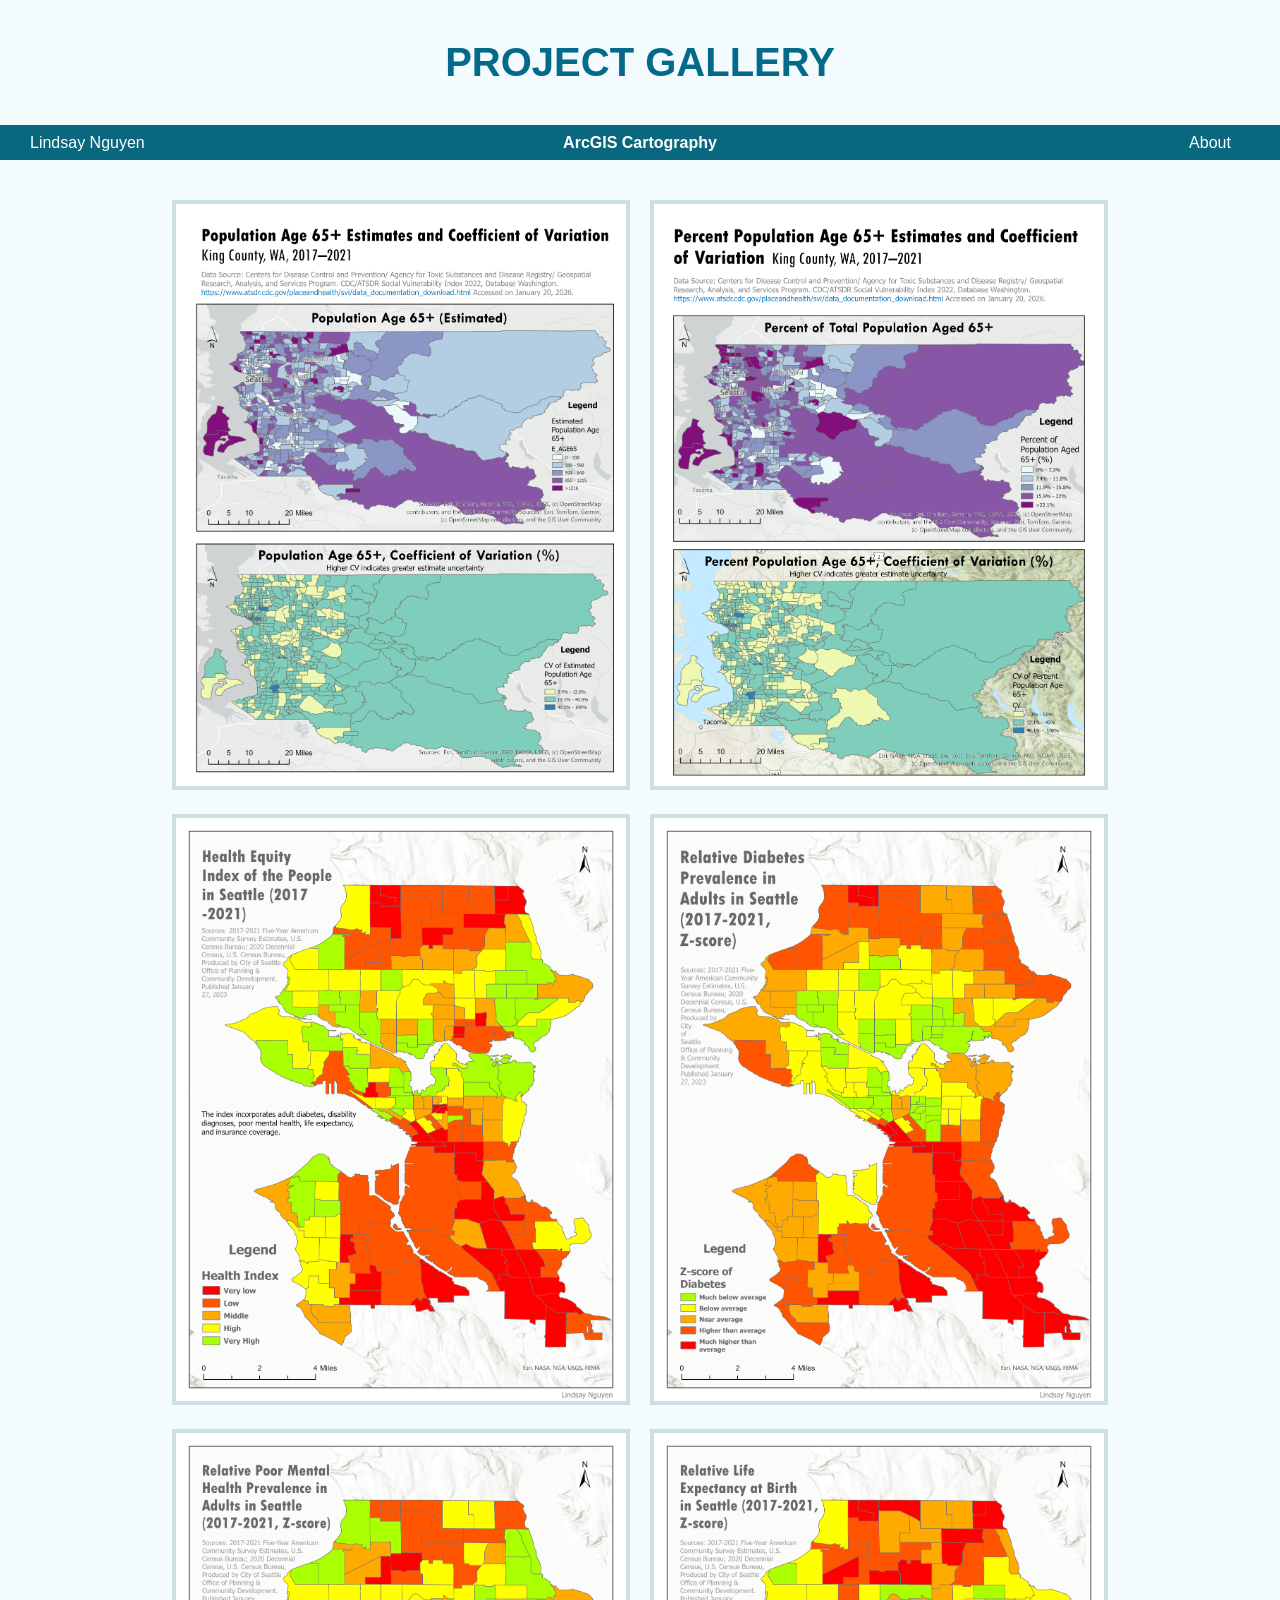
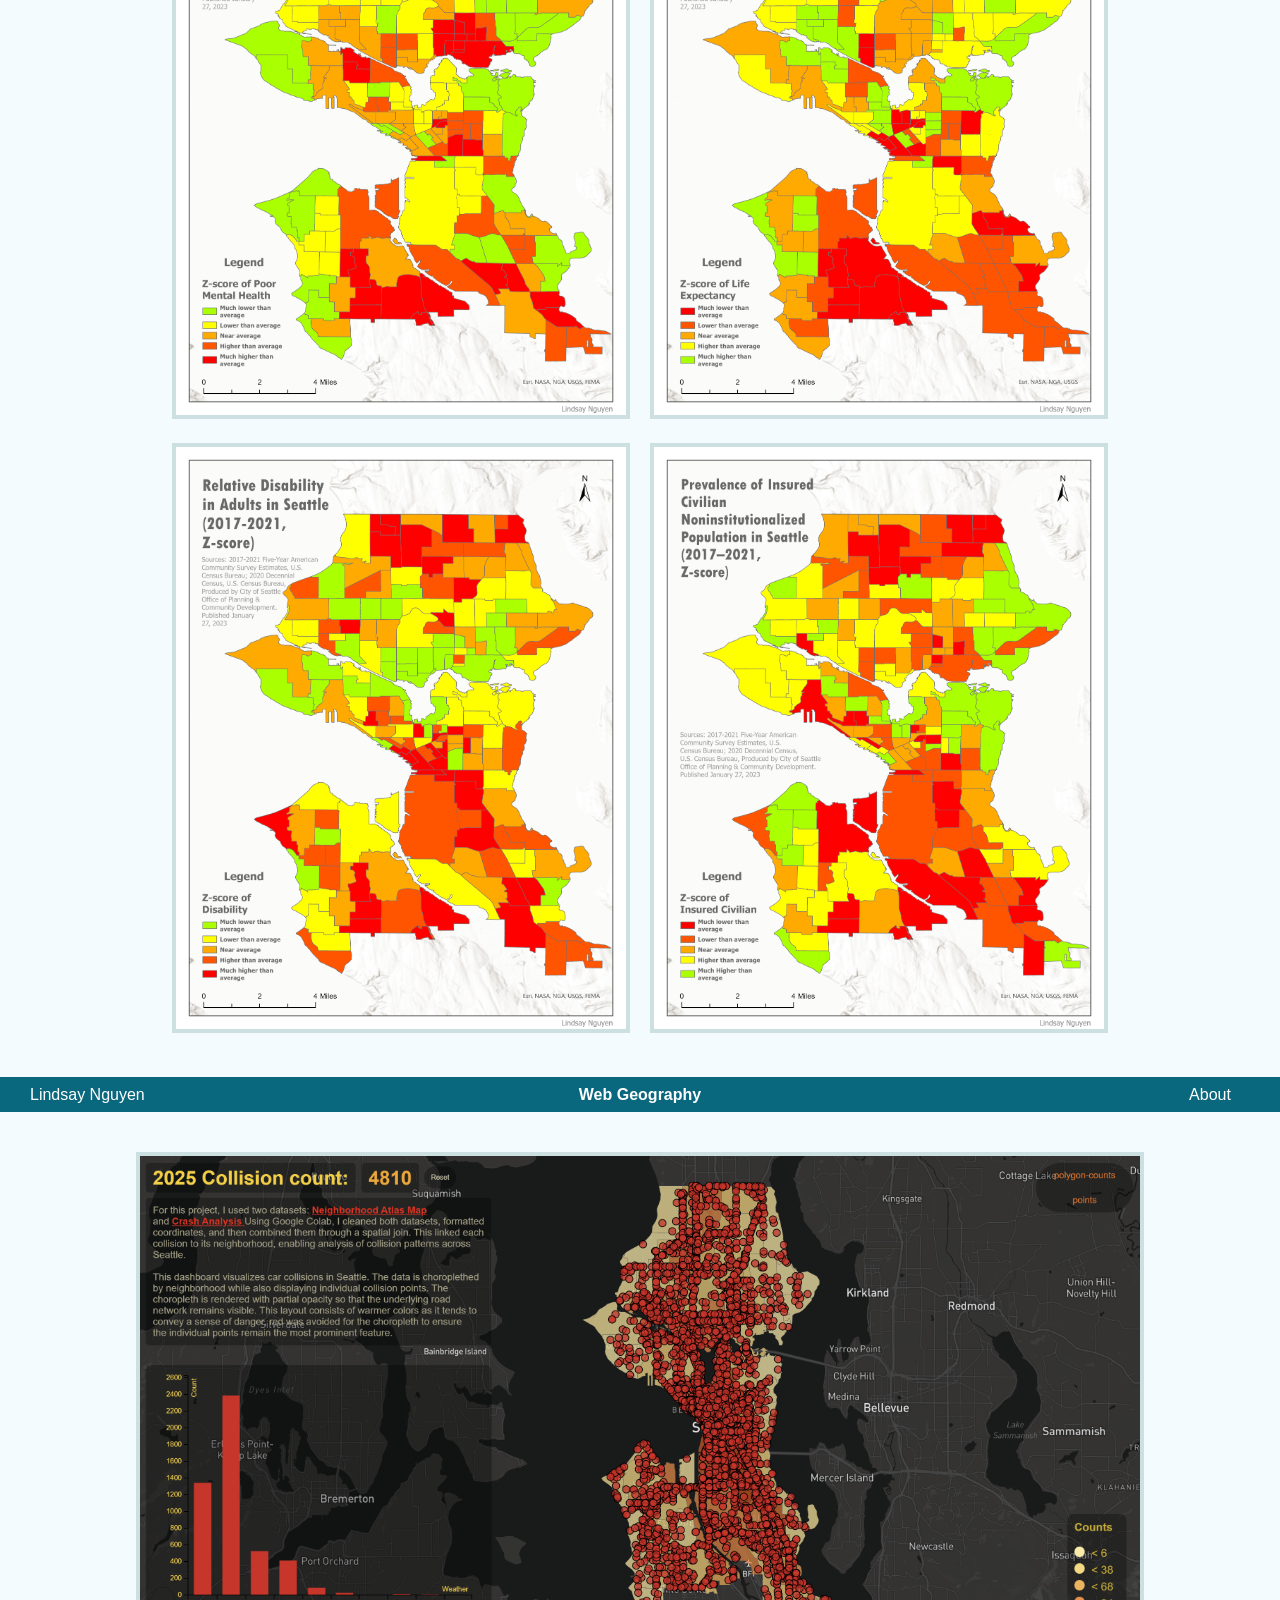
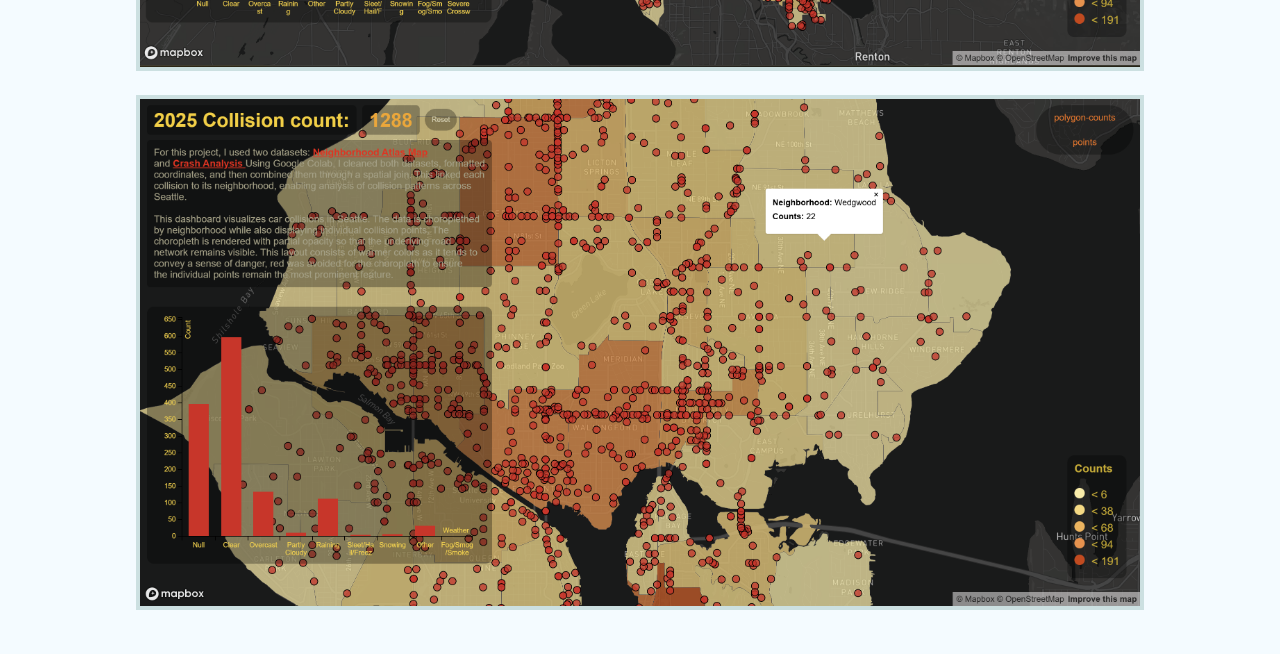
==== gallery.html @ 9c6af788 "1" ====
<!DOCTYPE html>
<html>
<head>
    <link rel="stylesheet" href="css/style.css">
</head>
<body>



    
    <p style = "font-size: 40px; text-align: center; color:rgb(3, 106, 138)">
        <b>PROJECT GALLERY</b>
    </p>
    


    <nav class="navbar">
        <p style="margin-left:30px">Lindsay Nguyen</p>
        <p class="center-title">ArcGIS Cartography</p>
        <div class="nav-right">
            <a href="home.html" target="_blank" class="button">
                <p>About</p>
            </a>
        </div>
    </nav>

 
    
   <div class="image-gallery">
        
        <a href="project1.html"target="_blank">
            <img src="imgs/m1fixed.png" alt="m1">
        </a>
        <a href="project1.html"target="_blank">
            <img src="imgs/m2fixed.png" alt="m2">
        </a>
    
        <a href="project2.html" target="_blank">
            <img src="imgs/461p2m1.png" alt="461p2m1">
        </a>
        
        <a href="project2.html" target="_blank">
            <img src="imgs/461p2m2.png" alt="461p2m2">
        </a>
        
        <a href="project2.html" target="_blank">
            <img src="imgs/461p2m3.png" alt="461p2m3">
        </a>
        
        <a href="project2.html" target="_blank"> 
            <img src="imgs/461p2m4.png" alt="461p2m4">
        </a>
      
        <a href="project2.html" target="_blank">
            <img src="imgs/461p2m5.png" alt="461p2m5">
        </a>
        
        <a href="project2.html" target="_blank">
            <img src="imgs/461p2m8.png" alt="461p2m8">
        </a>
        
    </div>

   <nav class="navbar">
        <p style="margin-left:30px">Lindsay Nguyen</p>
        <p class="center-title">Web Geography</p>
        <div class="nav-right">
            
            <a href="home.html" target="_blank" class="button">
                <p>About</p>
            </a>
        </div>
    </nav>

    <div class = "image-gallery">
        <a href="https://nugaiyen.github.io/458p6-smart-dashboard/" target="_blank">
            <img src="imgs/458p6.png" alt= "458p6" style = "width:1000px">
        </a>
        
        <a href="https://nugaiyen.github.io/458p6-smart-dashboard/" target="_blank">
             <img src="imgs/458p6zoomed.png" alt= "458p6zoomed"  style = "width:1000px">
        </a>
       
    </div>


</body>
</html>
---- css/style.css ----
body {
    margin: 0;  /* removes white space around page */
    background-color: rgb(244, 251, 255);
}

.navbar {
    width: 100%;
    height: 35px;
    background-color: rgb(10, 104, 126);
    display: flex;
    align-items: center; 
    justify-content: center;   /* centers horizontally */
    position: sticky;
    top: 0;
    z-index: 7
}

.navbar {
    width: 100%;
    height: 35px;
    background-color: rgb(10, 104, 126);
    position: relative;      /* allows absolute positioning inside */
    display: flex;
    align-items: center;
    position: sticky;
    top: 0;
}

.center-title {
    position: absolute;
    left: 50%;
    transform: translateX(-50%);
    font-weight: bold;
}

.nav-right {
    margin-left: auto;
    display: flex;
    color: white;
    font-family: 'Inter', sans-serif;
}

.navbar p {
    margin: 0;
    color: white;
    font-family: 'Inter', sans-serif;
}

.homebutton {
    width: 45px;
    height: 35px;
    background-color:  rgb(10, 104, 126);
    display: flex;  
    align-items: center; 
    justify-content: center;  
    color: white;
    font-family: 'Inter', sans-serif;
}

.homebutton p {
    font-size:20px;
}

.homebutton:hover {
    background-color: #92f3f8;
}

.homebutton:hover p {
    color: rgb(53, 137, 156); 
}


.button {
    width: 140px;
    height: 35px;
    background-color: rgb(10, 104, 126);
    display: flex;  
    align-items: center; 
    justify-content: center;   
}
.button:hover {
    background-color: #92f3f8;
    cursor: pointer;
    
}

.button:hover p {
    color: rgb(53, 137, 156); 
    cursor: pointer;
}

a {
    text-decoration: none;  /* removes underline */
}


h1 {
    margin-top: 30px;
    margin-left: 70px;
    font-size: 40px;
}

.text {
    flex: 1;               
}

.photo img {
    width: 350px;          
    height: auto;    
    border-radius: 8px;  
    margin-top: 40px;
    margin-bottom: 40px;
    margin-right: 70px; 
}

.seattle {
  height: 80vh;
  background-image: url("/imgs/Seattle.png");
  background-size: cover;      /* fills entire section */
  background-position: center; /* keeps it centered */
  background-repeat: no-repeat;

  display: flex;
  align-items: center;
  justify-content: center;
}

/* White card */
.bg {
    display: flex;
    gap: 20px;
    width: 80%;
 
    padding: 20px;
    border-radius: 30px;
    background-color: rgba(255, 255, 255, 0.95);;
    box-shadow: 0 20px 40px rgba(18, 70, 88, 0.6);
}


p{
    font-family: 'Inter', sans-serif;
}

.image-gallery {
    display: flex;
    flex-wrap: wrap;        /* allows multiple rows */
    justify-content: center; /* centers horizontally */
    gap: 20px;              /* space between images */
    padding: 40px 0;
}

.image-gallery img {
    width: 450px;
    height: auto;
    border: 4px solid rgb(204, 224, 225);
}



/* Highlight effect on hover */
.image-gallery img:hover {
    border-color: rgb(73,192,218);           /* change border color */
    box-shadow: 0 0 20px rgba(73,192,218,0.6); /* glowing shadow */
    transform: scale(1.05);                  /* slight zoom effect */
    cursor: pointer;                          /* shows it’s clickable */
}

.image-gallery2 {
    display: flex;
    flex-wrap: wrap;        /* allows multiple rows */
    justify-content: center; /* centers horizontally */
    gap: 20px;              /* space between images */
    padding: 40px 0;
}

.image-gallery2 img {
    width: 600px;
    height: auto;
    border: 4px solid rgb(204, 224, 225);
}

.content {
    width: 80%;             /* limits line length */
    margin: 20px auto;      /* centers content */
    line-height: 1.6;       /* more readable line spacing */
    font-family: Arial, sans-serif;
    color: #222;
    background-color: white;
    padding: 100px;
}
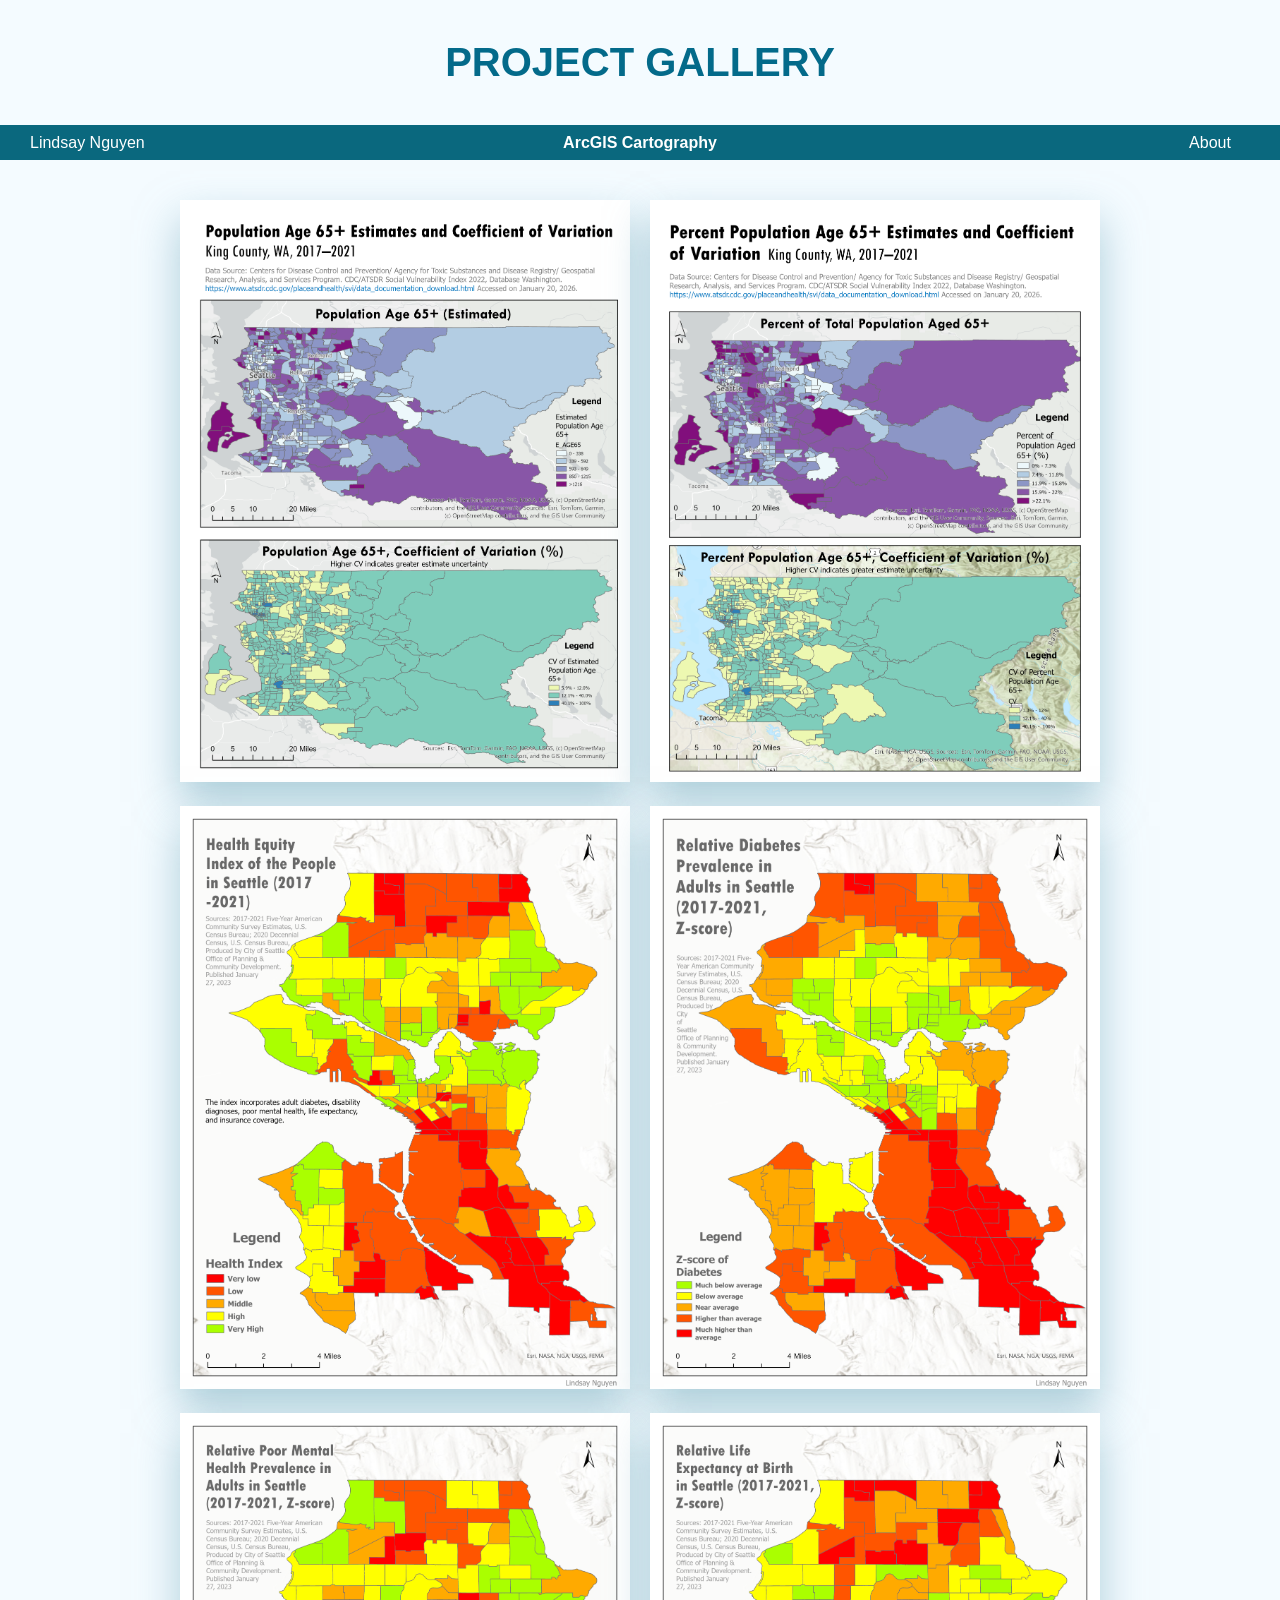
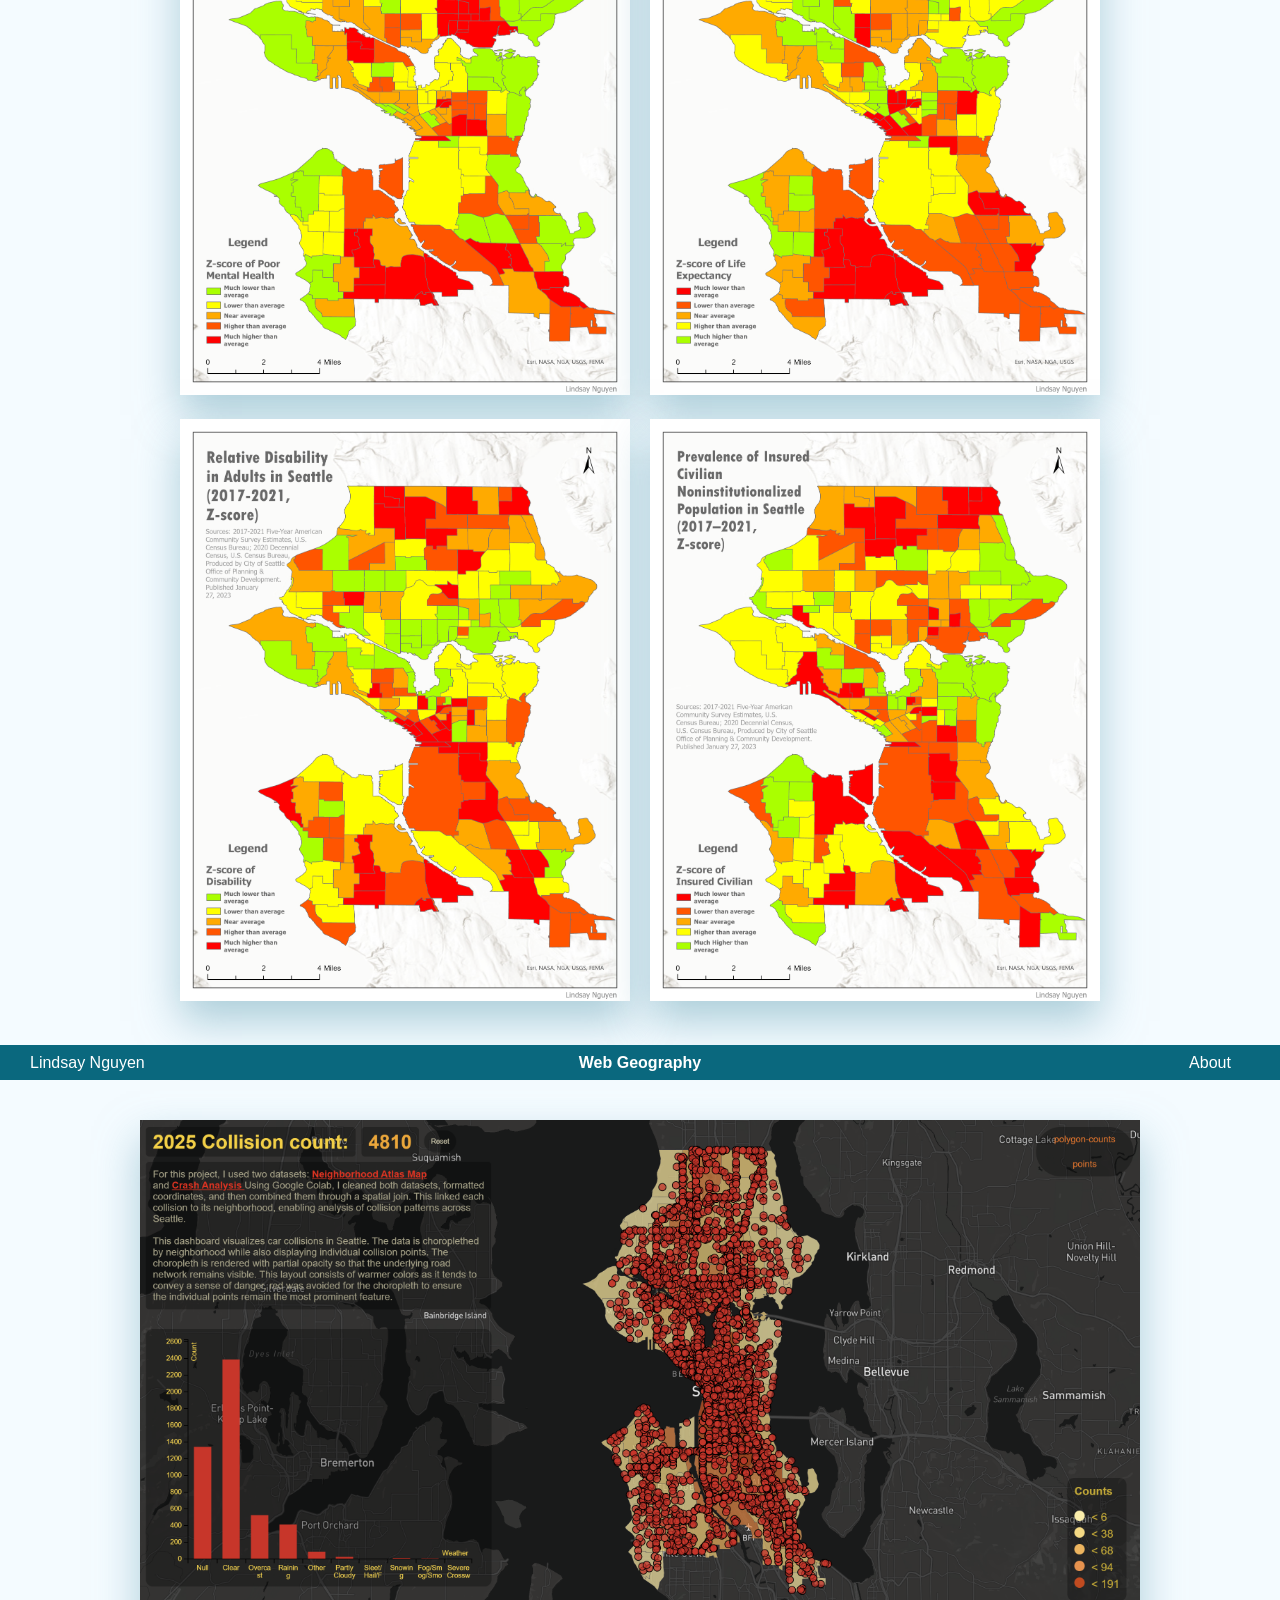
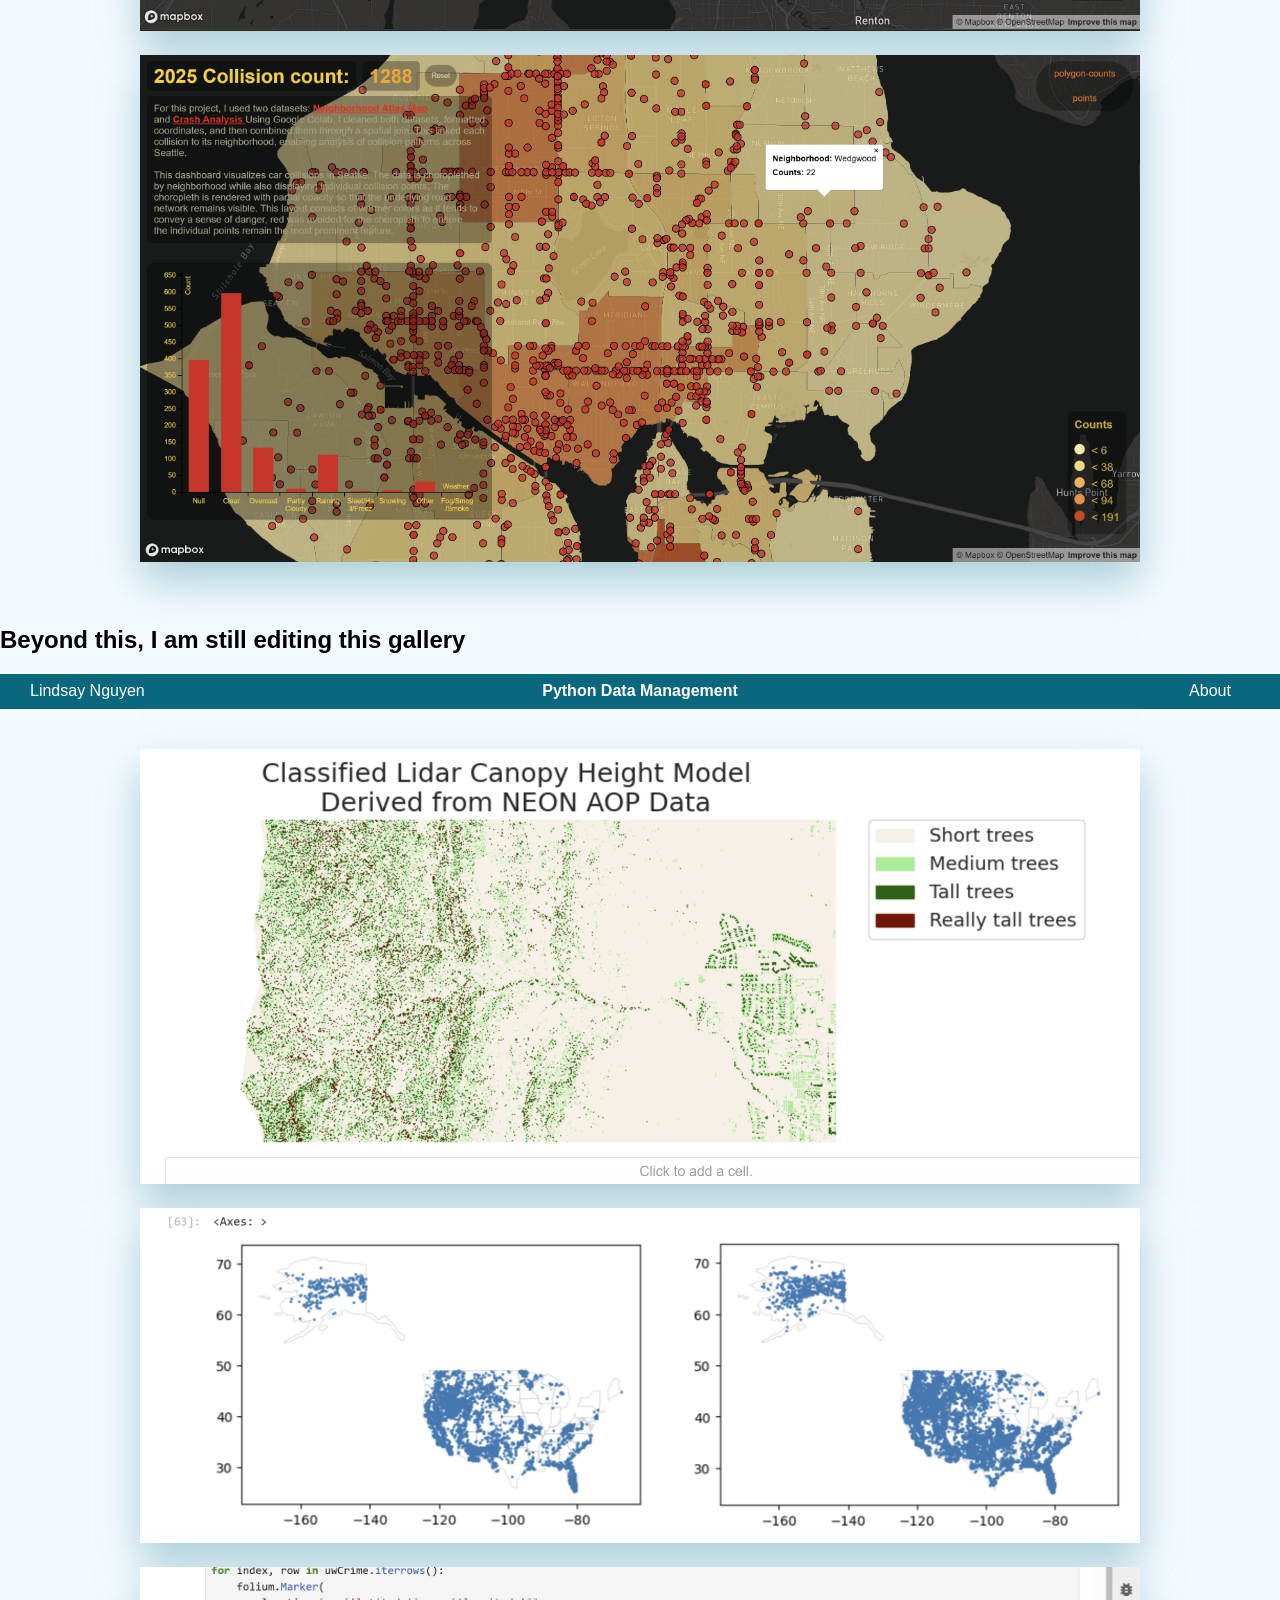
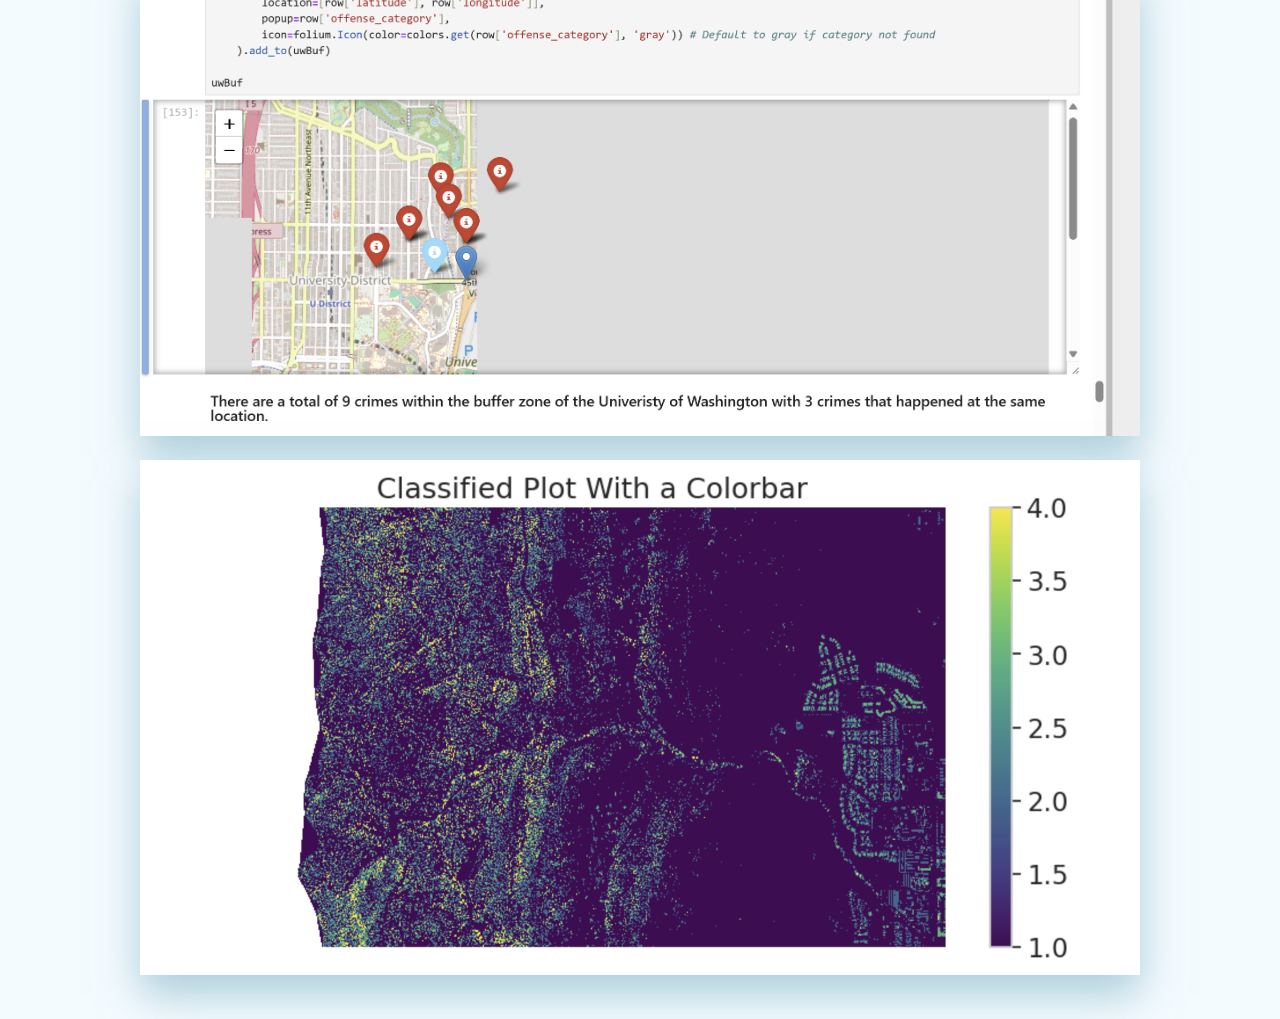
==== commit b7b7f7fe: "2" ====
--- a/gallery.html
+++ b/gallery.html
@@ -83,6 +83,39 @@
        
     </div>
 
+    <h2> Beyond this, I am still editing this gallery</h2>
+    <nav class="navbar">
+        <p style="margin-left:30px">Lindsay Nguyen</p>
+        <p class="center-title">Python Data Management</p>
+        <div class="nav-right">
+            
+            <a href="home.html" target="_blank" class="button">
+                <p>About</p>
+            </a>
+        </div>
+    </nav>
+
+    <div class = "image-gallery">
+        <a href="python1.html" target="_blank">
+            <img src="imgs\temp-img\Screenshot 2026-02-20 221130.png" alt= "458p6" style = "width:1000px">
+        </a>
+        
+        <a href="python1.html" target="_blank">
+             <img src="imgs/temp-img/Screenshot 2026-02-20 221029.png" alt= "458p6zoomed"  style = "width:1000px">
+        </a>
+
+        <a href="python1.html" target="_blank">
+             <img src="imgs\temp-img\Screenshot 2026-02-20 221335.png" alt= "458p6zoomed"  style = "width:1000px">
+        </a>
+
+        <a href="python1.html" target="_blank">
+             <img src="imgs/temp-img/Screenshot 2026-02-20 221205.png" alt= "458p6zoomed"  style = "width:1000px">
+        </a>
+       
+    </div>
+
+    
+
 
 </body>
 </html>
--- a/css/style.css
+++ b/css/style.css
@@ -15,16 +15,7 @@
     z-index: 7
 }
 
-.navbar {
-    width: 100%;
-    height: 35px;
-    background-color: rgb(10, 104, 126);
-    position: relative;      /* allows absolute positioning inside */
-    display: flex;
-    align-items: center;
-    position: sticky;
-    top: 0;
-}
+
 
 .center-title {
     position: absolute;
@@ -84,6 +75,7 @@
     
 }
 
+
 .button:hover p {
     color: rgb(53, 137, 156); 
     cursor: pointer;
@@ -115,7 +107,7 @@
 
 .seattle {
   height: 80vh;
-  background-image: url("/imgs/Seattle.png");
+  background-image: url("/imgs/seattle.png");
   background-size: cover;      /* fills entire section */
   background-position: center; /* keeps it centered */
   background-repeat: no-repeat;
@@ -138,7 +130,7 @@
 }
 
 
-p{
+p, h2{
     font-family: 'Inter', sans-serif;
 }
 
@@ -153,15 +145,15 @@
 .image-gallery img {
     width: 450px;
     height: auto;
-    border: 4px solid rgb(204, 224, 225);
+    box-shadow: 0 20px 40px rgba(123, 175, 192, 0.6);
 }
 
 
 
 /* Highlight effect on hover */
 .image-gallery img:hover {
-    border-color: rgb(73,192,218);           /* change border color */
-    box-shadow: 0 0 20px rgba(73,192,218,0.6); /* glowing shadow */
+    border: 4px solid rgb(73,192,218);          /* change border color */
+    box-shadow: 0 0 20px rgba(38, 215, 255, 0.6); /* glowing shadow */
     transform: scale(1.05);                  /* slight zoom effect */
     cursor: pointer;                          /* shows it’s clickable */
 }
@@ -177,25 +169,42 @@
 .image-gallery2 img {
     width: 600px;
     height: auto;
-    border: 4px solid rgb(204, 224, 225);
+    box-shadow: 0 20px 40px rgba(123, 175, 192, 0.6);
 }
 
 .content {
-    width: 80%;             /* limits line length */
+    width: 70%;             /* limits line length */
     margin: 20px auto;      /* centers content */
     line-height: 1.6;       /* more readable line spacing */
     font-family: Arial, sans-serif;
     color: #222;
     background-color: white;
     padding: 100px;
-}
-
-
-
-
-
-
-
-
-
-
+    box-shadow: 0 20px 40px rgba(123, 175, 192, 0.6);
+}
+
+.box{
+    background-color: rgba(131, 139, 140, 0.692);
+    color:white;
+    align-items: center;
+}
+
+.image-gallery2 figure {
+    text-align: center;
+}
+
+.image-gallery2 figcaption {
+    margin-top: 8px;
+    font-size: 14px;
+    font-family: 'Inter', sans-serif;
+}
+
+
+
+
+
+
+
+
+
+
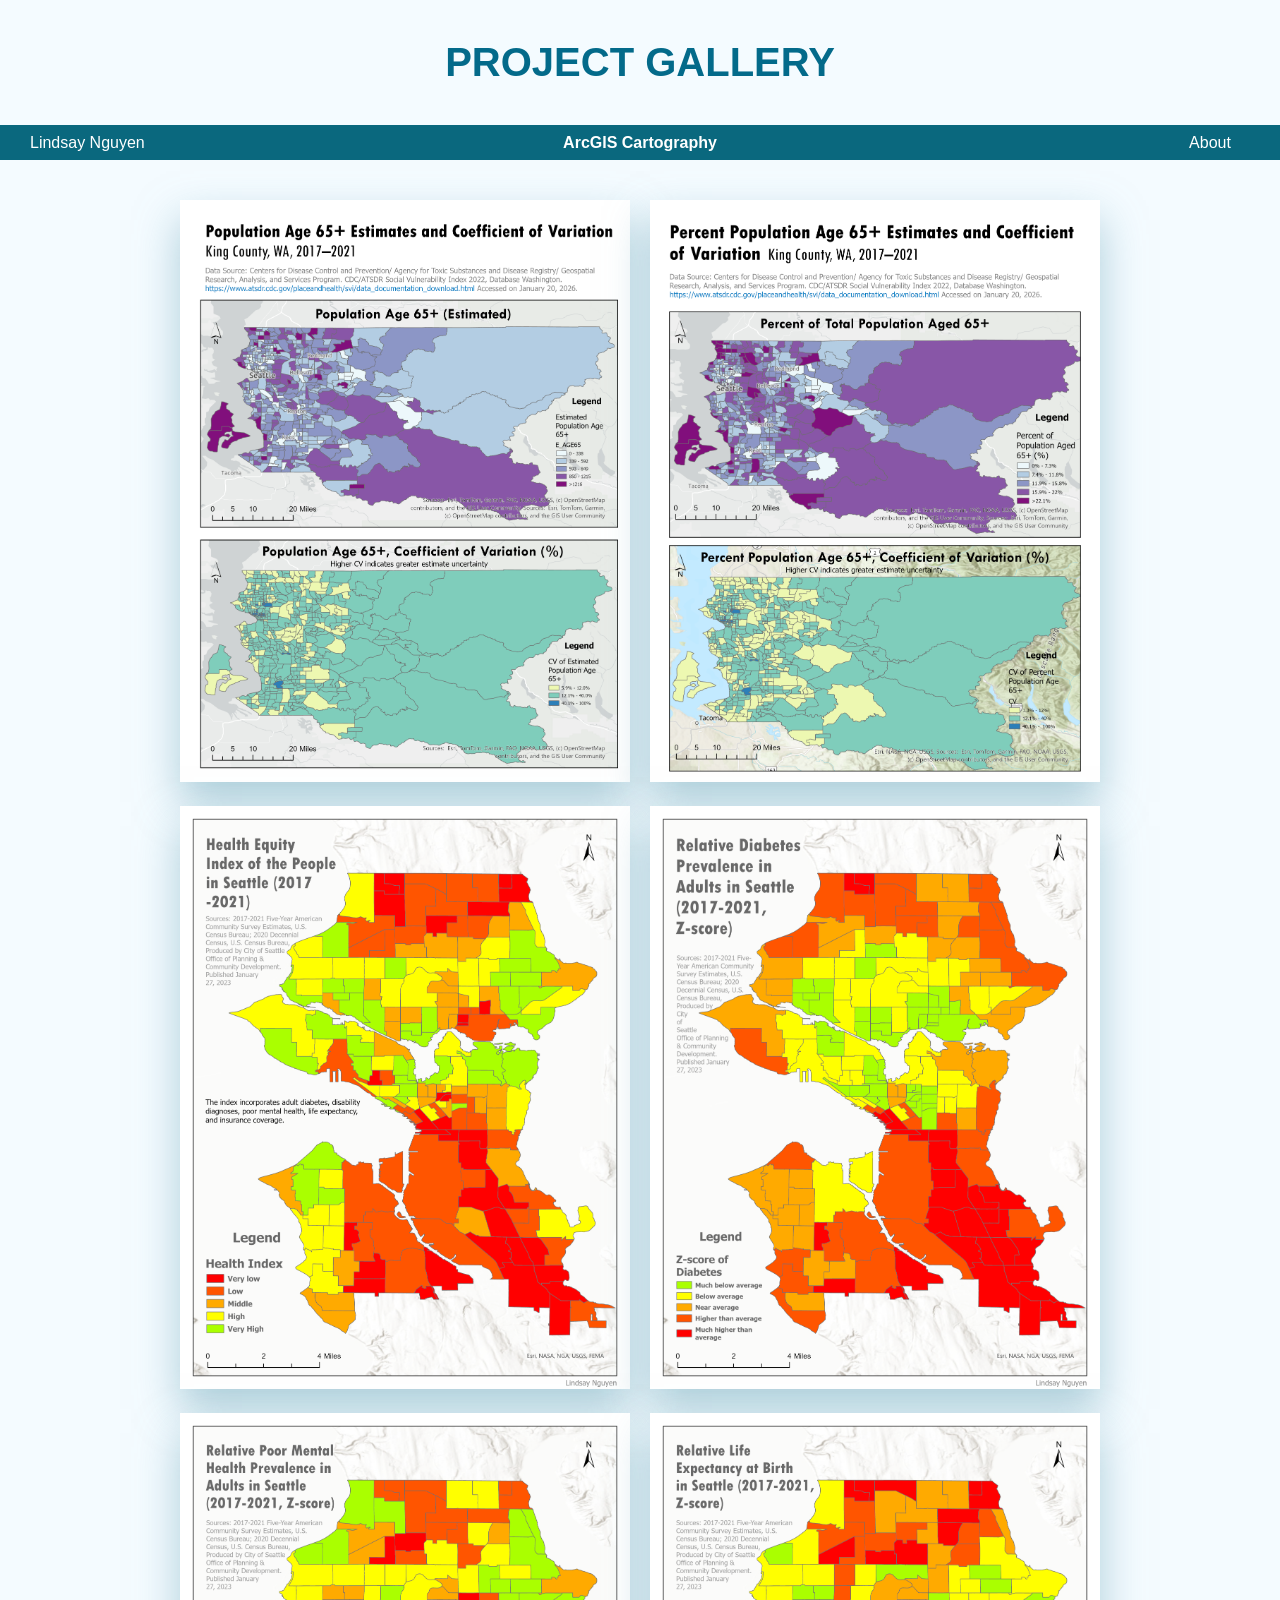
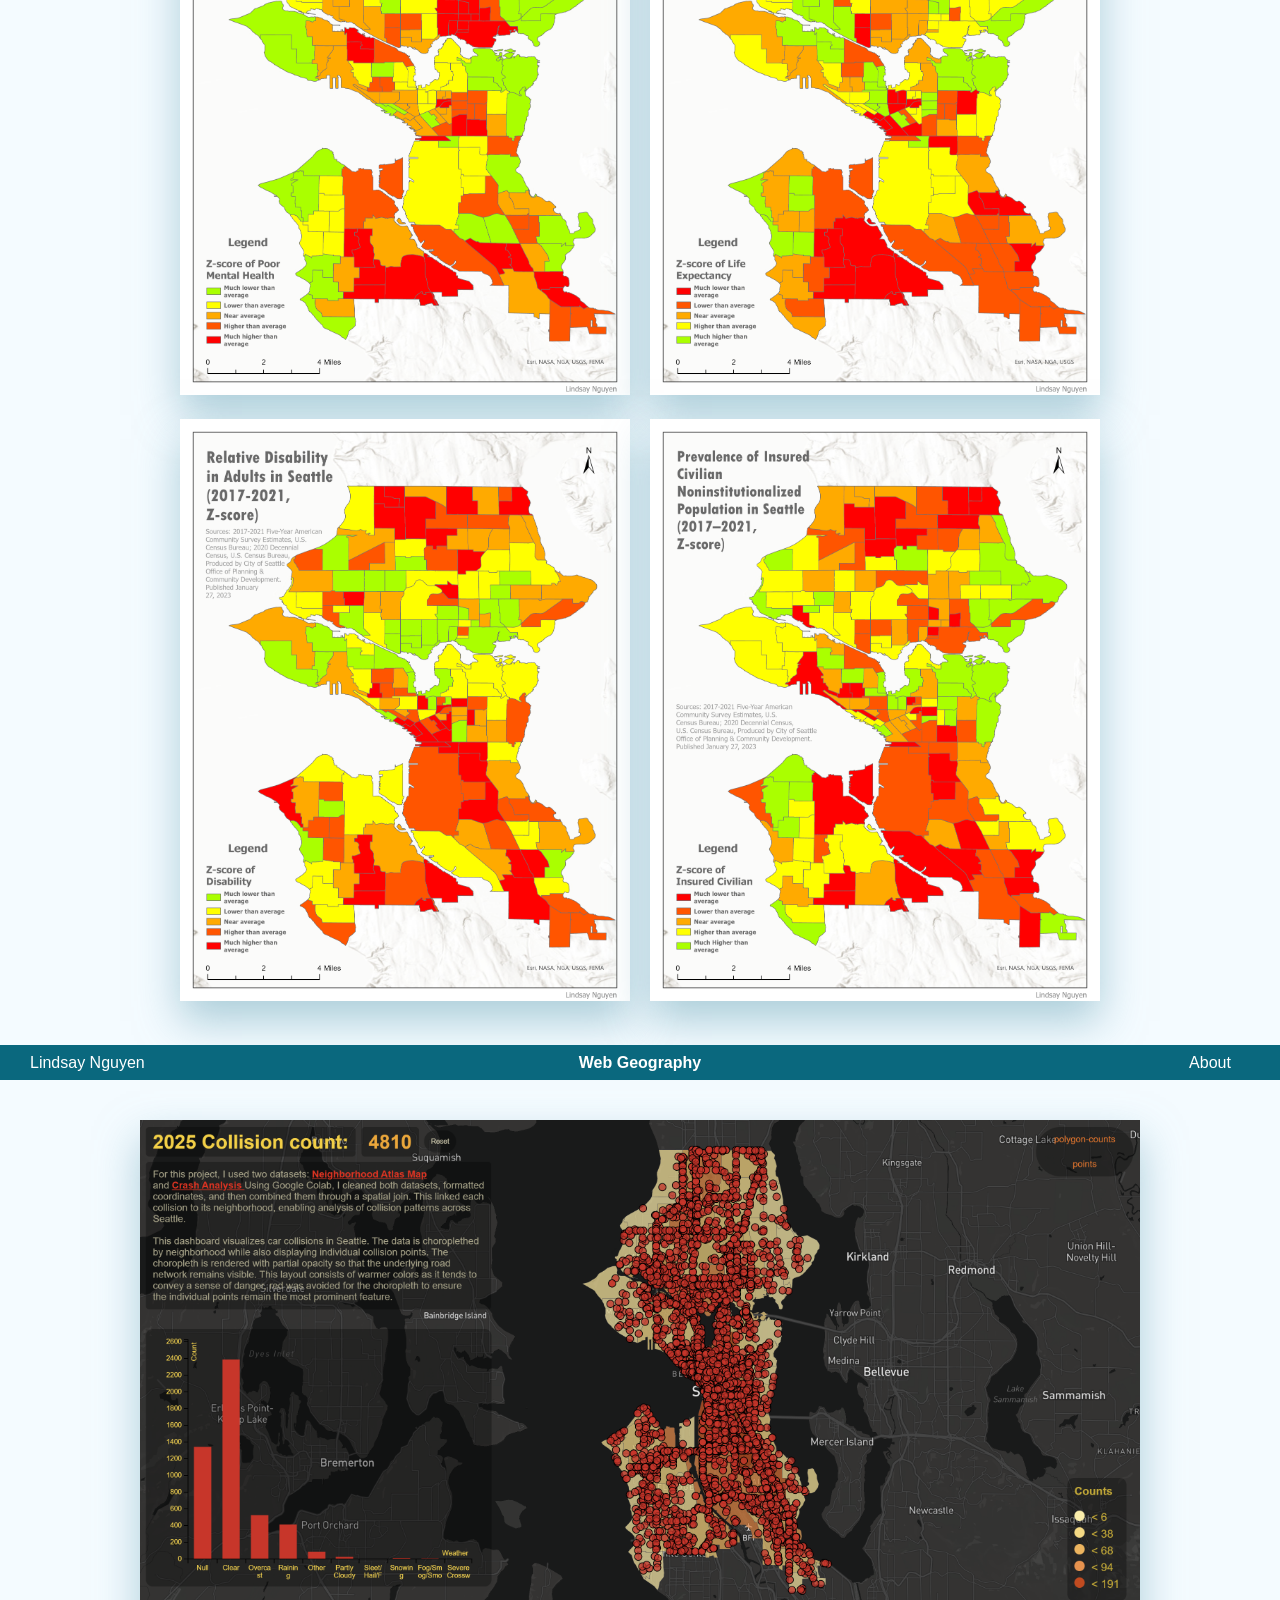
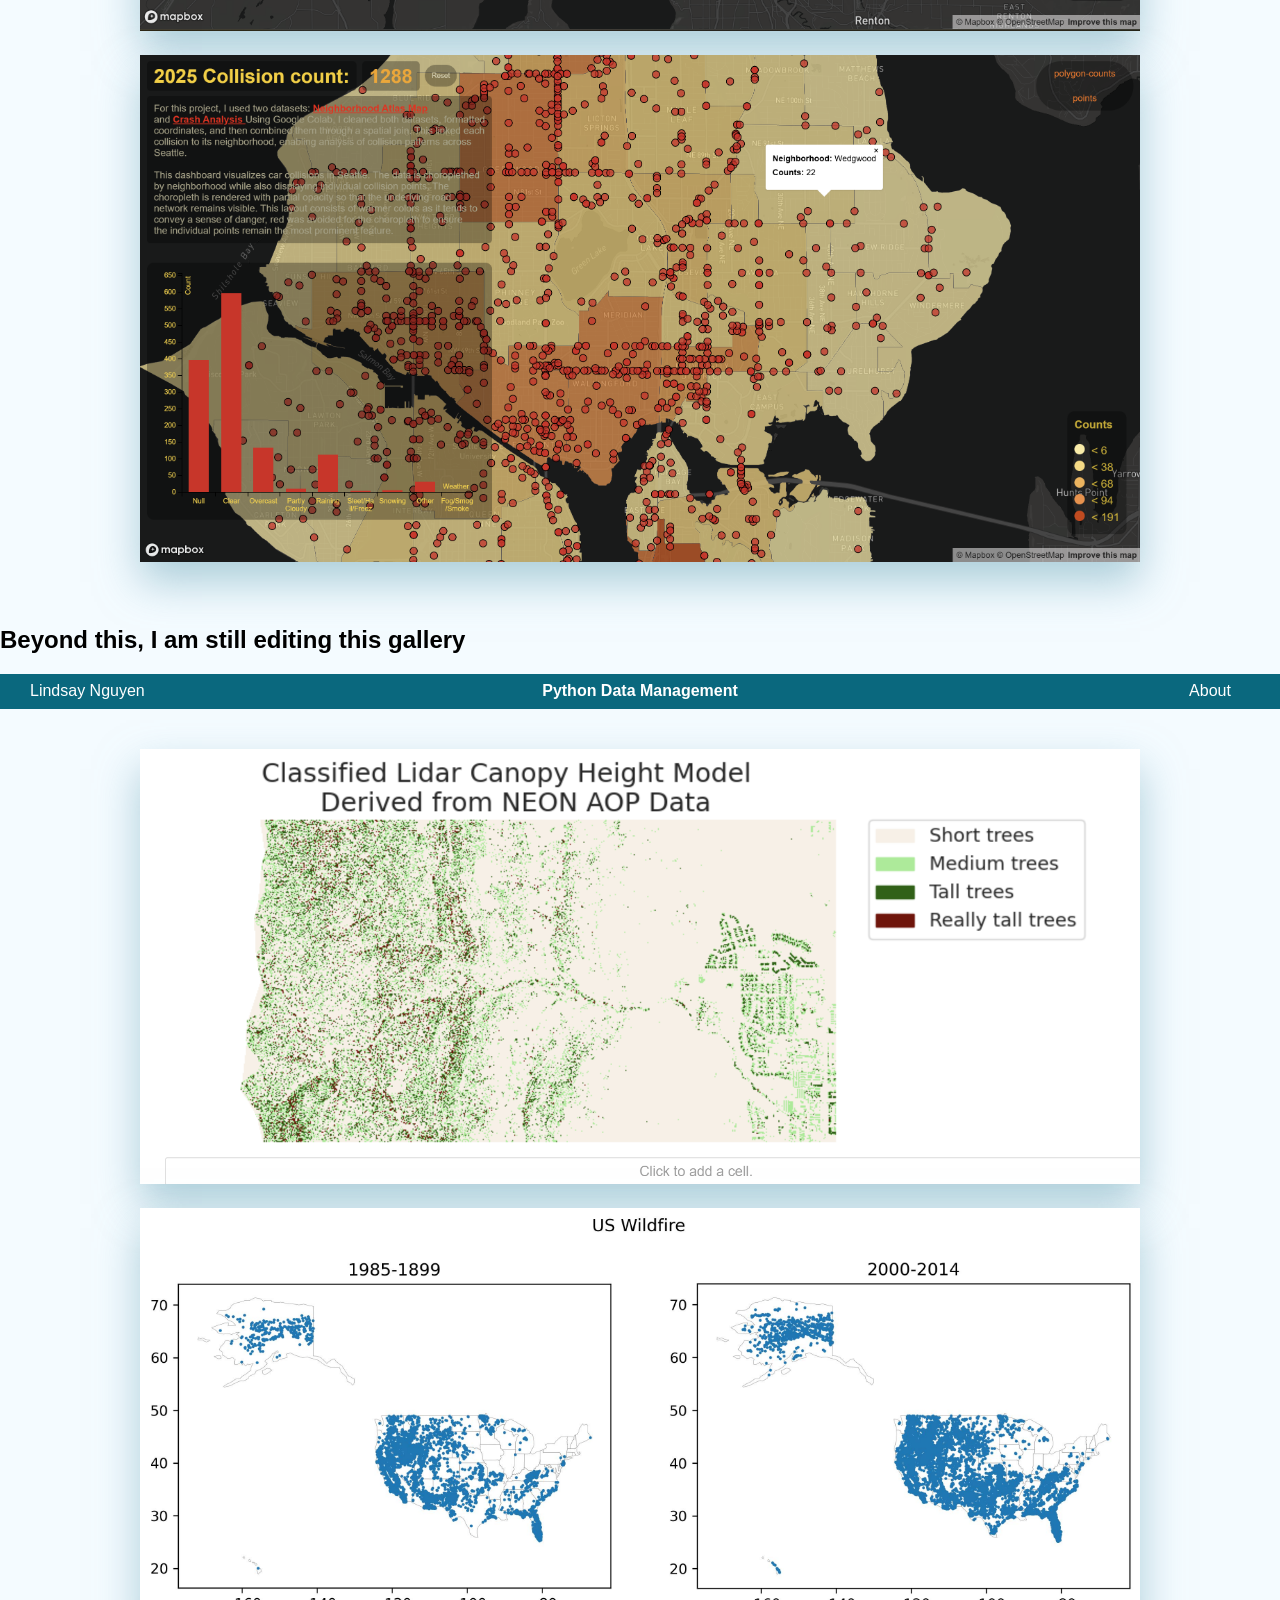
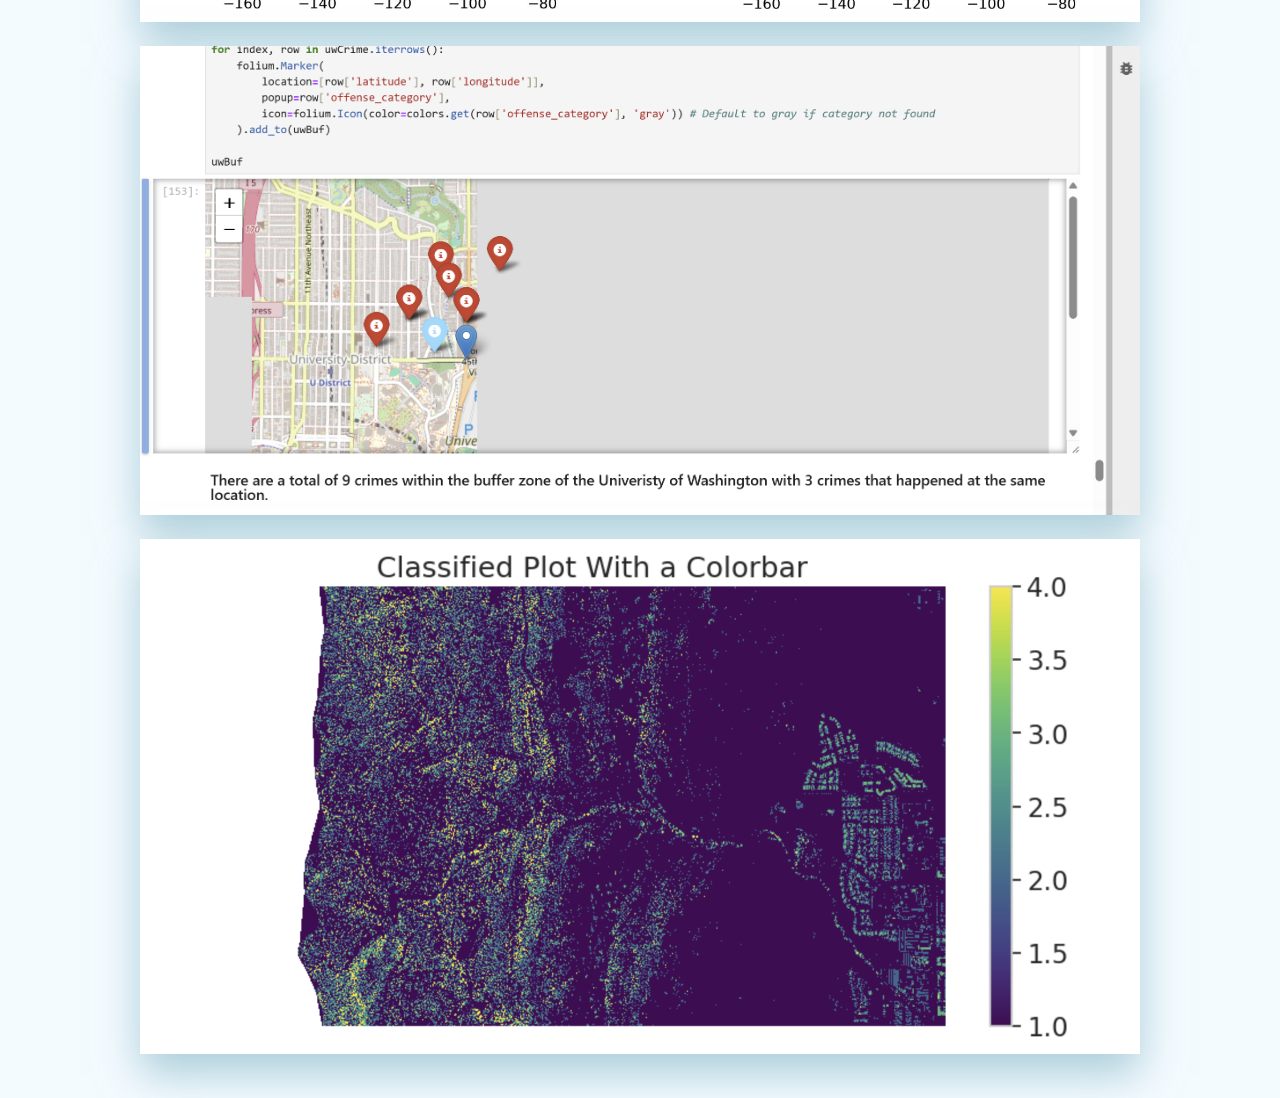
==== commit 902556bd: "l" ====
--- a/gallery.html
+++ b/gallery.html
@@ -96,12 +96,12 @@
     </nav>
 
     <div class = "image-gallery">
-        <a href="python1.html" target="_blank">
+        <a href=".html" target="_blank">
             <img src="imgs\temp-img\Screenshot 2026-02-20 221130.png" alt= "458p6" style = "width:1000px">
         </a>
         
-        <a href="python1.html" target="_blank">
-             <img src="imgs/temp-img/Screenshot 2026-02-20 221029.png" alt= "458p6zoomed"  style = "width:1000px">
+        <a href="lab2.html" target="_blank">
+             <img src="imgs\lab2.jpg" alt= "458p6zoomed"  style = "width:1000px">
         </a>
 
         <a href="python1.html" target="_blank">
--- a/css/style.css
+++ b/css/style.css
@@ -199,12 +199,23 @@
     font-family: 'Inter', sans-serif;
 }
 
-
-
-
-
-
-
-
-
-
+pre {
+    border-radius: 12px;
+    padding: 20px;
+    overflow-x: auto;
+    margin: 40px;
+}
+
+code {
+    font-size: 14px;
+}
+
+
+
+
+
+
+
+
+
+
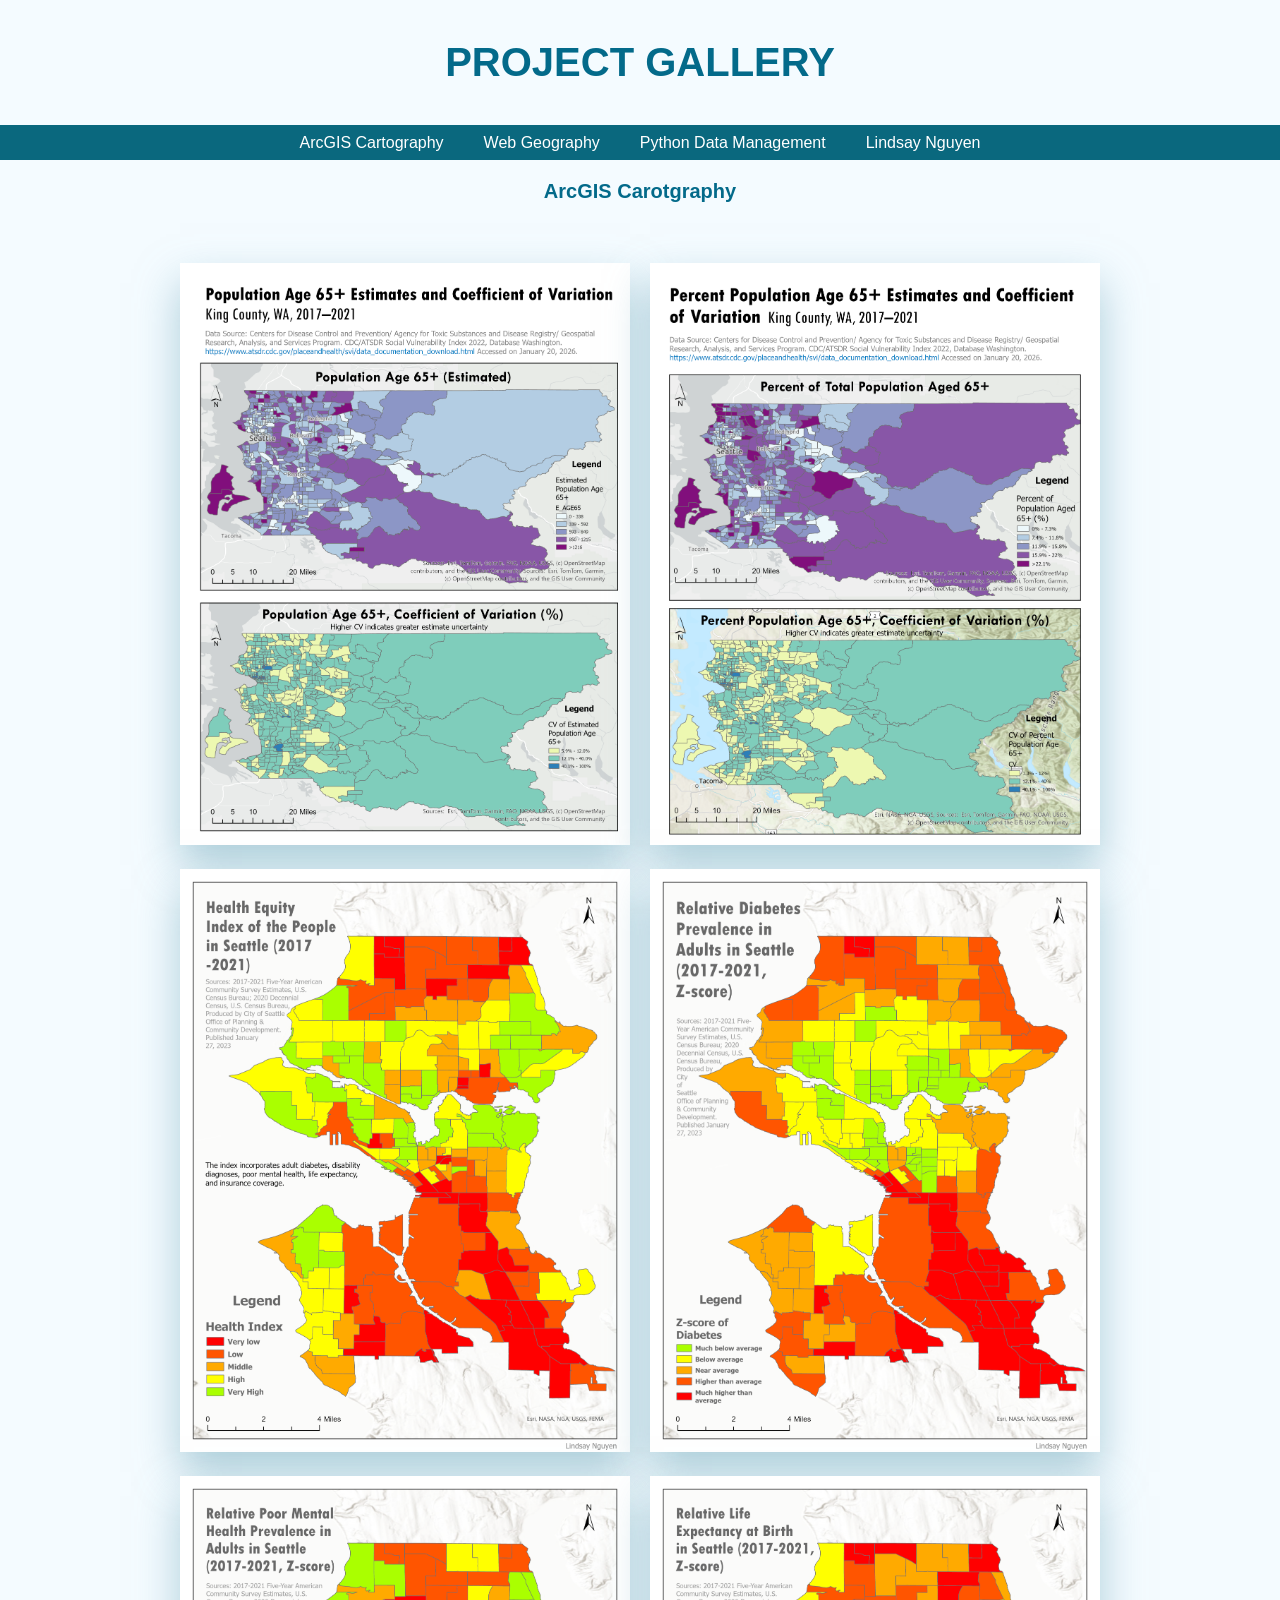
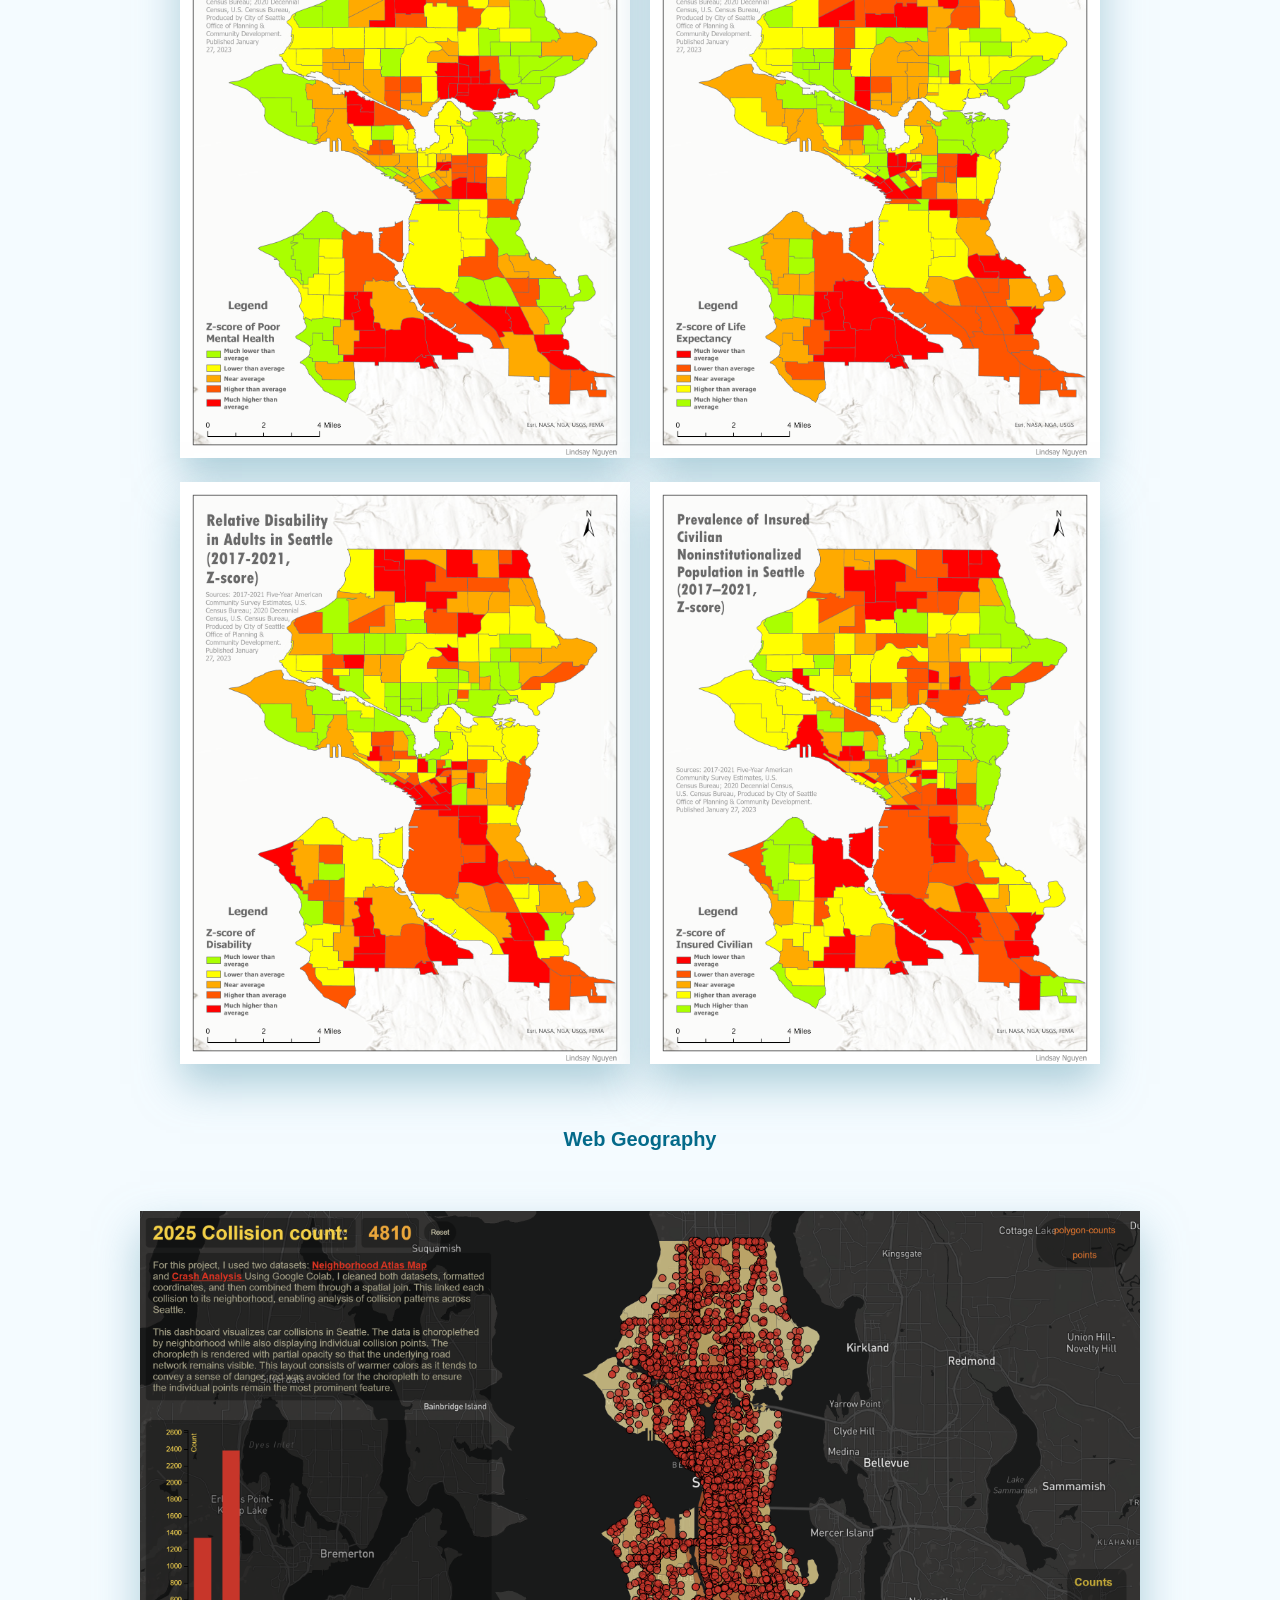
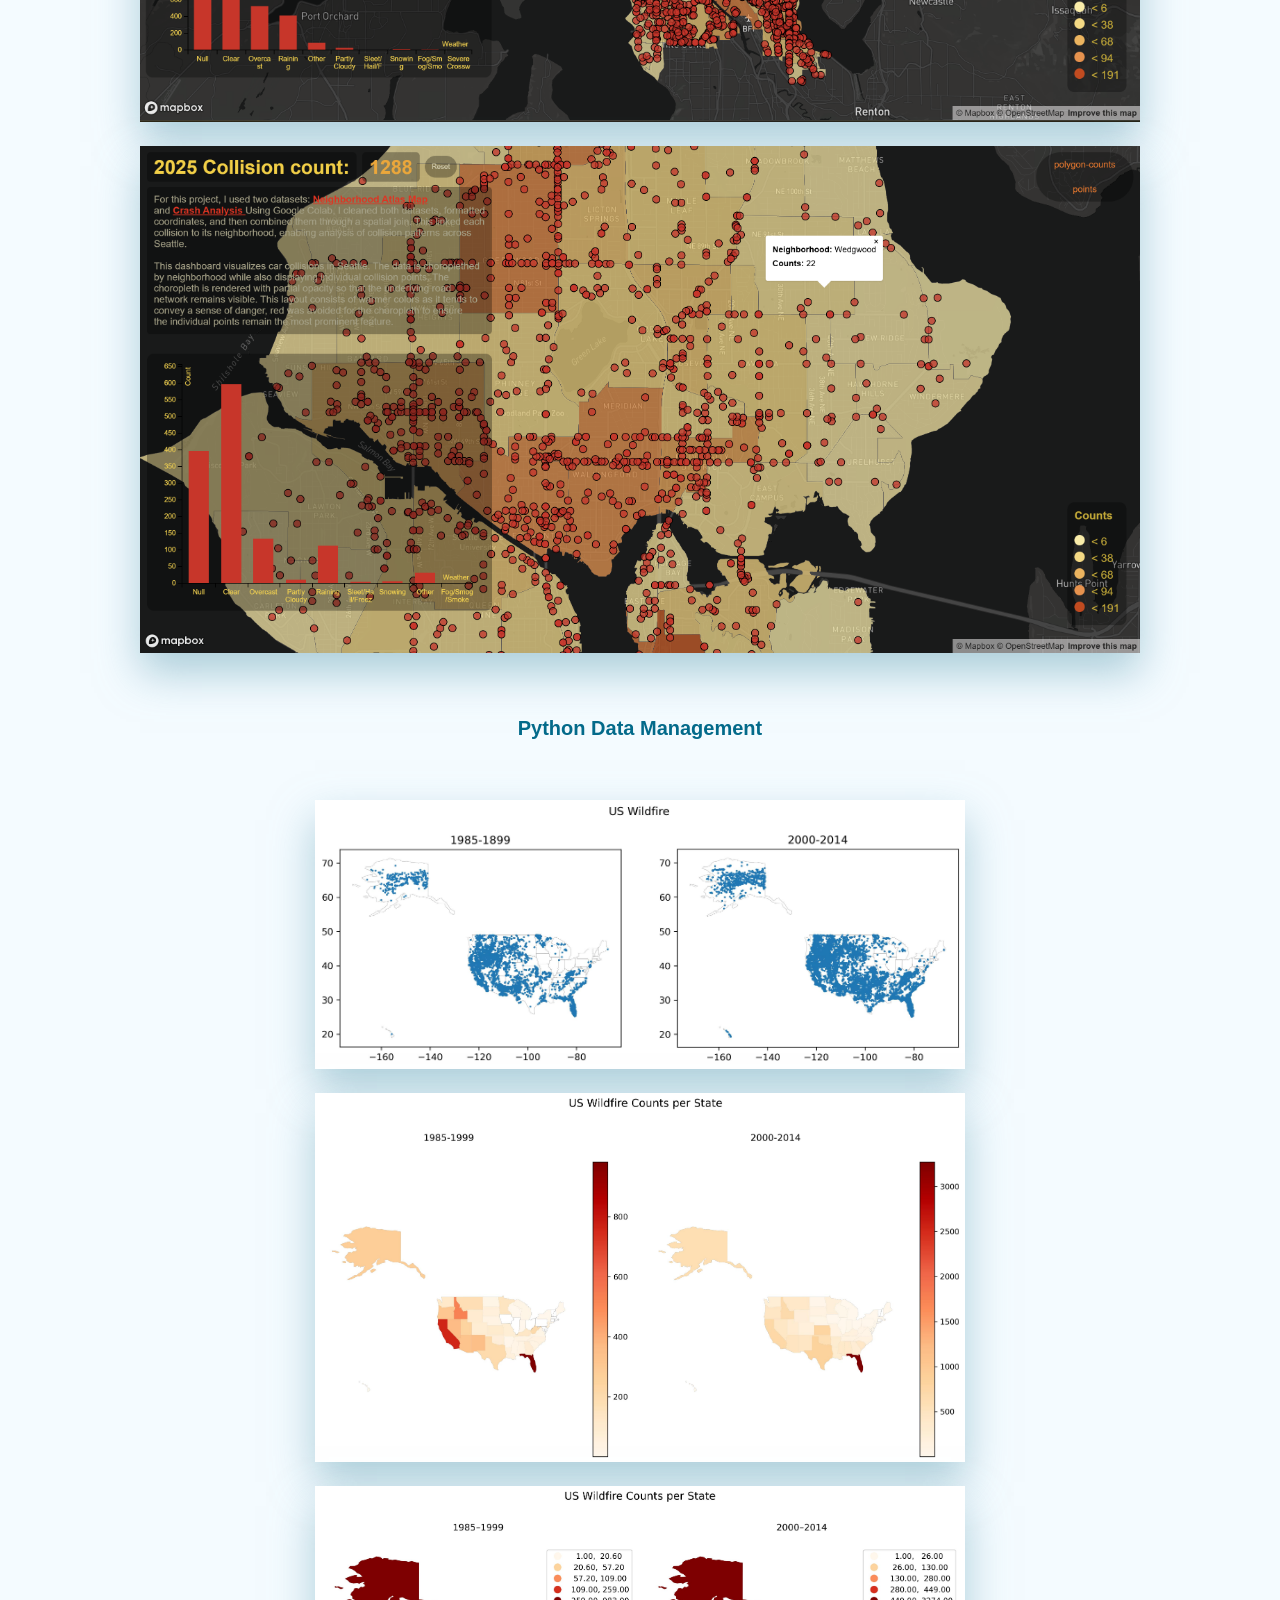
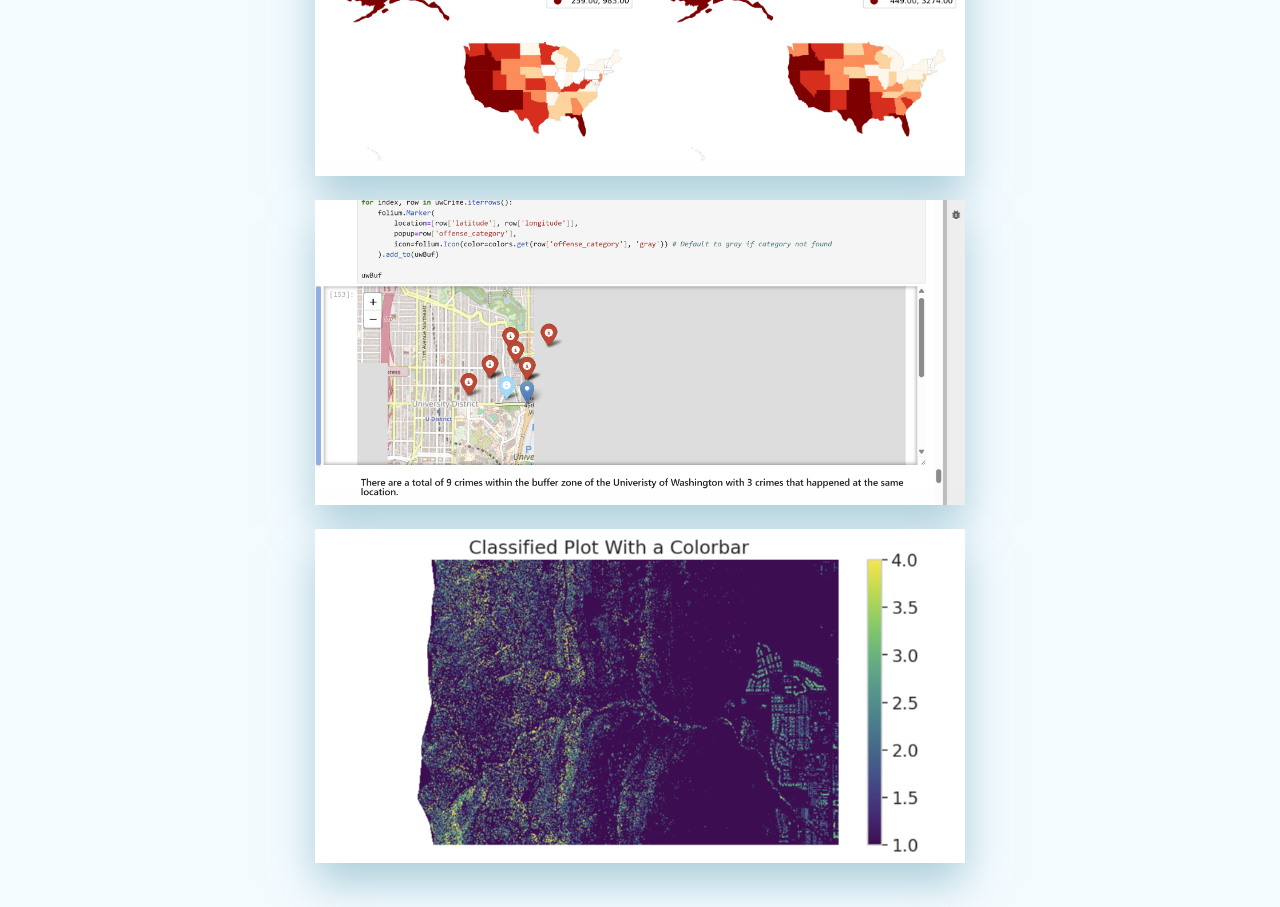
==== commit 474263a8: "4" ====
--- a/gallery.html
+++ b/gallery.html
@@ -6,116 +6,134 @@
 <body>
 
 
-
-    
     <p style = "font-size: 40px; text-align: center; color:rgb(3, 106, 138)">
         <b>PROJECT GALLERY</b>
     </p>
+
+        <nav class="navbar">
+            <a href="#arc" class="button nav-link">ArcGIS Cartography</a>
+            <a href="#Web" class="button nav-link">Web Geography</a>
+            <a href="#python" class="button nav-link">Python Data Management</a>
+            <a href="home.html" target="_blank" class="button">Lindsay Nguyen</a>
+            
+        
     
+            </div>
+
+        </nav>
+    <section id="arc"> 
+        <p style = "font-size: 20px; text-align: center; color:rgb(3, 106, 138)">
+            <b>ArcGIS Carotgraphy</b>
+         </p> 
+
+        <div class="image-gallery">
+            
+            <a href="project1.html"target="_blank">
+                <img src="imgs/m1fixed.png" alt="m1">
+            </a>
+            <a href="project1.html"target="_blank">
+                <img src="imgs/m2fixed.png" alt="m2">
+            </a>
+        
+            <a href="project2.html" target="_blank">
+                <img src="imgs/461p2m1.png" alt="461p2m1">
+            </a>
+            
+            <a href="project2.html" target="_blank">
+                <img src="imgs/461p2m2.png" alt="461p2m2">
+            </a>
+            
+            <a href="project2.html" target="_blank">
+                <img src="imgs/461p2m3.png" alt="461p2m3">
+            </a>
+            
+            <a href="project2.html" target="_blank"> 
+                <img src="imgs/461p2m4.png" alt="461p2m4">
+            </a>
+        
+            <a href="project2.html" target="_blank">
+                <img src="imgs/461p2m5.png" alt="461p2m5">
+            </a>
+            
+            <a href="project2.html" target="_blank">
+                <img src="imgs/461p2m8.png" alt="461p2m8">
+            </a>
+            
+        </div>
+    </section>
+   
+
+    <section id="Web"> 
+        <p style = "font-size: 20px; text-align: center; color:rgb(3, 106, 138)">
+            <b>Web Geography</b>
+         </p>  
+         
+        <div class = "image-gallery">
+            <a href="https://nugaiyen.github.io/458p6-smart-dashboard/" target="_blank">
+                <img src="imgs/458p6.png" alt= "458p6" style = "width:1000px">
+            </a>
+            
+            <a href="https://nugaiyen.github.io/458p6-smart-dashboard/" target="_blank">
+                <img src="imgs/458p6zoomed.png" alt= "458p6zoomed"  style = "width:1000px">
+            </a>
+        
+        </div>
+    </section>
+   
 
 
-    <nav class="navbar">
-        <p style="margin-left:30px">Lindsay Nguyen</p>
-        <p class="center-title">ArcGIS Cartography</p>
-        <div class="nav-right">
-            <a href="home.html" target="_blank" class="button">
-                <p>About</p>
-            </a>
-        </div>
-    </nav>
+    <section id="python">
+        <p style = "font-size: 20px; text-align: center; color:rgb(3, 106, 138)">
+            <b>Python Data Management</b>
+         </p> 
 
- 
-    
-   <div class="image-gallery">
-        
-        <a href="project1.html"target="_blank">
-            <img src="imgs/m1fixed.png" alt="m1">
+    <div class = "image-gallery">
+        <a href="lab2.html" target="_blank">
+             <img src="imgs\lab2.jpg" alt= "458p6zoomed"  style = "width:650px">
         </a>
-        <a href="project1.html"target="_blank">
-            <img src="imgs/m2fixed.png" alt="m2">
+        <a href="lab2.html" target="_blank">
+            <img src="imgs\lab2f2.jpg" alt= "458p6" style = "width:650px">
         </a>
-    
-        <a href="project2.html" target="_blank">
-            <img src="imgs/461p2m1.png" alt="461p2m1">
+        <a href="lab2.html" target="_blank">
+             <img src="imgs\lab2f3.jpg" alt= "458p6zoomed"  style = "width:650px">
         </a>
         
-        <a href="project2.html" target="_blank">
-            <img src="imgs/461p2m2.png" alt="461p2m2">
+
+        <a href="python1.html" target="_blank">
+             <img src="imgs\temp-img\Screenshot 2026-02-20 221335.png" alt= "458p6zoomed"  style = "width:650px">
         </a>
-        
-        <a href="project2.html" target="_blank">
-            <img src="imgs/461p2m3.png" alt="461p2m3">
-        </a>
-        
-        <a href="project2.html" target="_blank"> 
-            <img src="imgs/461p2m4.png" alt="461p2m4">
-        </a>
-      
-        <a href="project2.html" target="_blank">
-            <img src="imgs/461p2m5.png" alt="461p2m5">
-        </a>
-        
-        <a href="project2.html" target="_blank">
-            <img src="imgs/461p2m8.png" alt="461p2m8">
-        </a>
-        
-    </div>
 
-   <nav class="navbar">
-        <p style="margin-left:30px">Lindsay Nguyen</p>
-        <p class="center-title">Web Geography</p>
-        <div class="nav-right">
-            
-            <a href="home.html" target="_blank" class="button">
-                <p>About</p>
-            </a>
-        </div>
-    </nav>
-
-    <div class = "image-gallery">
-        <a href="https://nugaiyen.github.io/458p6-smart-dashboard/" target="_blank">
-            <img src="imgs/458p6.png" alt= "458p6" style = "width:1000px">
-        </a>
-        
-        <a href="https://nugaiyen.github.io/458p6-smart-dashboard/" target="_blank">
-             <img src="imgs/458p6zoomed.png" alt= "458p6zoomed"  style = "width:1000px">
+        <a href="python1.html" target="_blank">
+             <img src="imgs/temp-img/Screenshot 2026-02-20 221205.png" alt= "458p6zoomed"  style = "width:650px">
         </a>
        
     </div>
-
-    <h2> Beyond this, I am still editing this gallery</h2>
-    <nav class="navbar">
-        <p style="margin-left:30px">Lindsay Nguyen</p>
-        <p class="center-title">Python Data Management</p>
-        <div class="nav-right">
-            
-            <a href="home.html" target="_blank" class="button">
-                <p>About</p>
-            </a>
-        </div>
-    </nav>
-
-    <div class = "image-gallery">
-        <a href=".html" target="_blank">
-            <img src="imgs\temp-img\Screenshot 2026-02-20 221130.png" alt= "458p6" style = "width:1000px">
-        </a>
-        
-        <a href="lab2.html" target="_blank">
-             <img src="imgs\lab2.jpg" alt= "458p6zoomed"  style = "width:1000px">
-        </a>
-
-        <a href="python1.html" target="_blank">
-             <img src="imgs\temp-img\Screenshot 2026-02-20 221335.png" alt= "458p6zoomed"  style = "width:1000px">
-        </a>
-
-        <a href="python1.html" target="_blank">
-             <img src="imgs/temp-img/Screenshot 2026-02-20 221205.png" alt= "458p6zoomed"  style = "width:1000px">
-        </a>
-       
-    </div>
+    </section>
 
     
 
+    <script>
+        const sections = document.querySelectorAll("section");
+        const navLinks = document.querySelectorAll(".nav-link"); // only internal links
+
+        window.addEventListener("scroll", () => {
+            let current = "";
+
+            sections.forEach(section => {
+                const sectionTop = section.offsetTop - 100;
+                if (window.scrollY >= sectionTop) {
+                    current = section.getAttribute("id");
+                }
+            });
+
+            navLinks.forEach(link => {
+                link.style.fontWeight = "normal";
+                if (link.getAttribute("href") === "#" + current) {
+                    link.style.fontWeight = "bold";
+                }
+            });
+        });
+    </script>
 
 </body>
 </html>
--- a/css/style.css
+++ b/css/style.css
@@ -12,23 +12,8 @@
     justify-content: center;   /* centers horizontally */
     position: sticky;
     top: 0;
-    z-index: 7
-}
-
-
-
-.center-title {
-    position: absolute;
-    left: 50%;
-    transform: translateX(-50%);
-    font-weight: bold;
-}
-
-.nav-right {
-    margin-left: auto;
-    display: flex;
-    color: white;
-    font-family: 'Inter', sans-serif;
+    z-index: 9;
+    
 }
 
 .navbar p {
@@ -37,44 +22,23 @@
     font-family: 'Inter', sans-serif;
 }
 
-.homebutton {
-    width: 45px;
-    height: 35px;
-    background-color:  rgb(10, 104, 126);
-    display: flex;  
-    align-items: center; 
-    justify-content: center;  
+.button {
+    padding: 8px 20px;
+    background-color: rgb(10, 104, 126);
+    display: inline-flex;
+    align-items: center;
+    justify-content: center;
+    text-decoration: none;
     color: white;
-    font-family: 'Inter', sans-serif;
+    z-index: 7;
+    font-family: 'Inter', sans-serif; 
 }
 
-.homebutton p {
-    font-size:20px;
-}
-
-.homebutton:hover {
-    background-color: #92f3f8;
-}
-
-.homebutton:hover p {
-    color: rgb(53, 137, 156); 
-}
-
-
-.button {
-    width: 140px;
-    height: 35px;
-    background-color: rgb(10, 104, 126);
-    display: flex;  
-    align-items: center; 
-    justify-content: center;   
-}
 .button:hover {
     background-color: #92f3f8;
     cursor: pointer;
     
 }
-
 
 .button:hover p {
     color: rgb(53, 137, 156); 
@@ -86,11 +50,11 @@
 }
 
 
-h1 {
-    margin-top: 30px;
-    margin-left: 70px;
-    font-size: 40px;
-}
+
+
+
+
+
 
 .text {
     flex: 1;               
@@ -199,16 +163,6 @@
     font-family: 'Inter', sans-serif;
 }
 
-pre {
-    border-radius: 12px;
-    padding: 20px;
-    overflow-x: auto;
-    margin: 40px;
-}
-
-code {
-    font-size: 14px;
-}
 
 
 
@@ -219,3 +173,5 @@
 
 
 
+
+
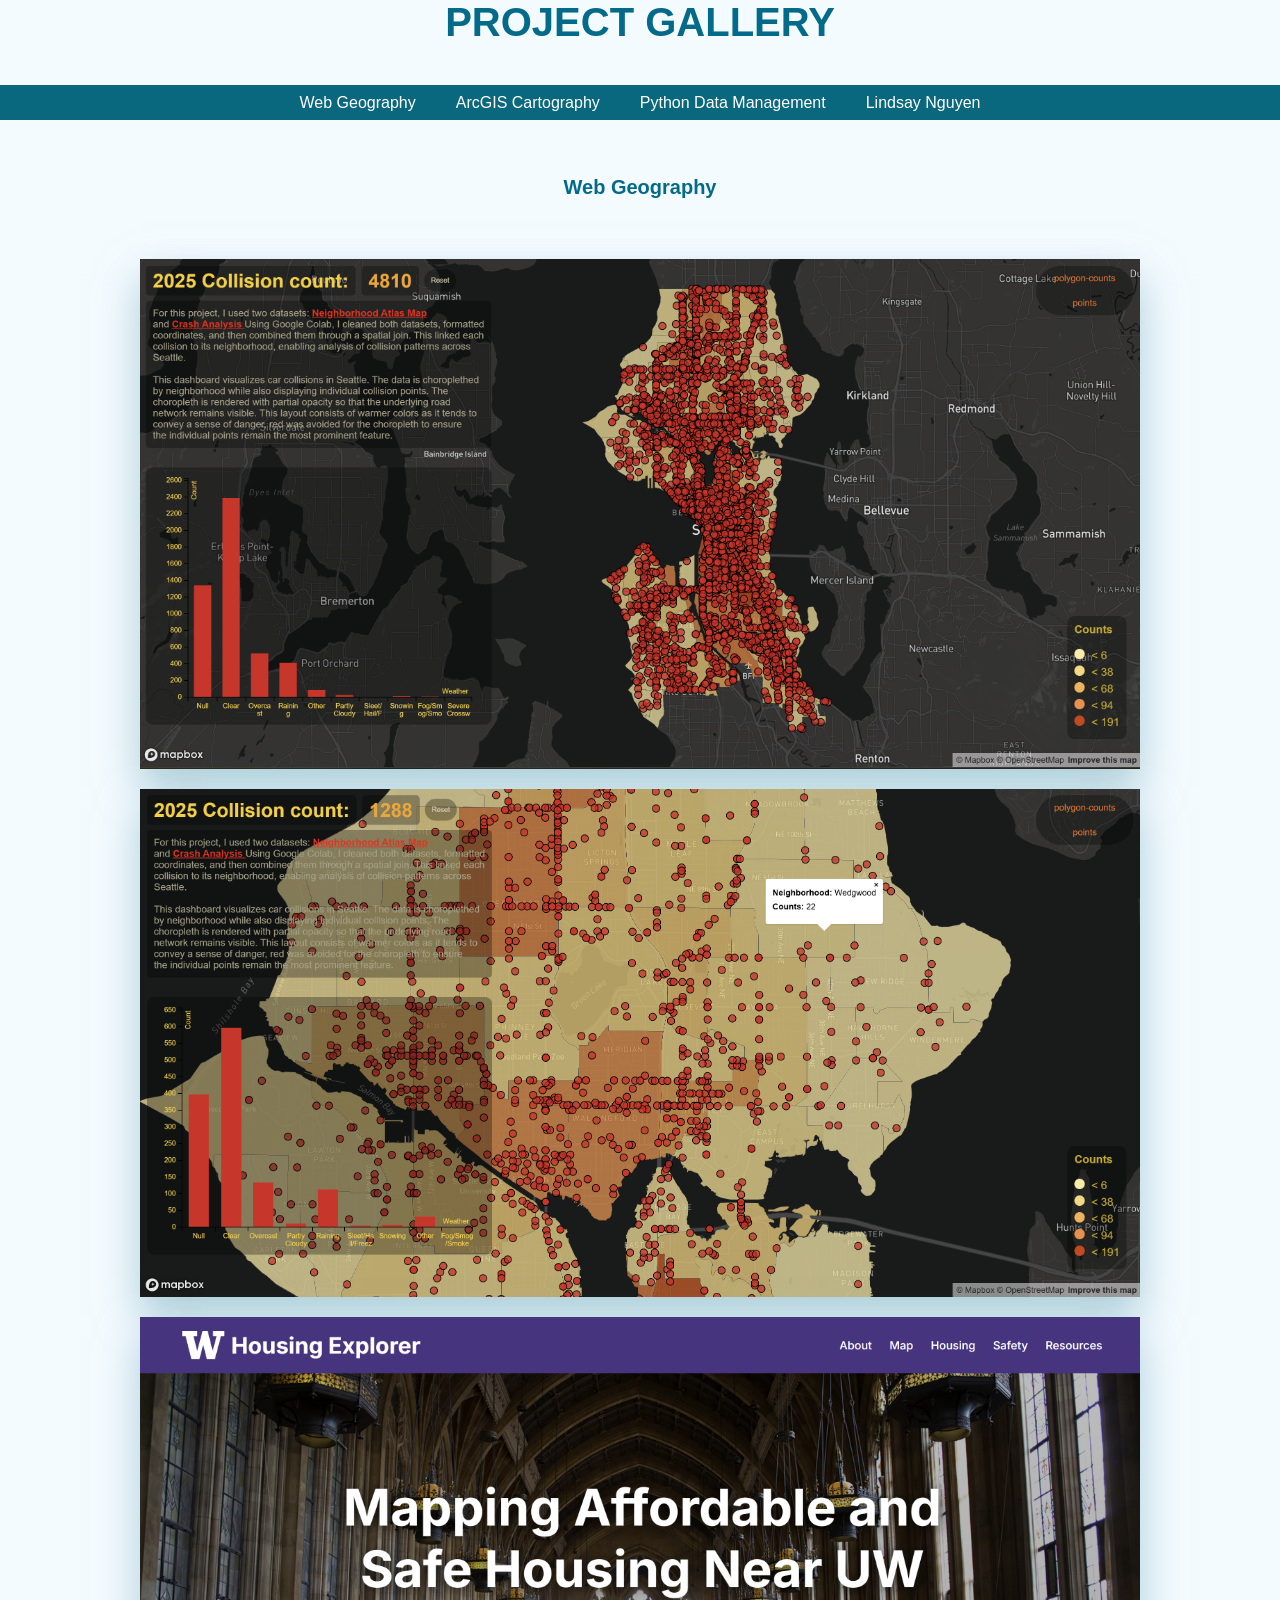
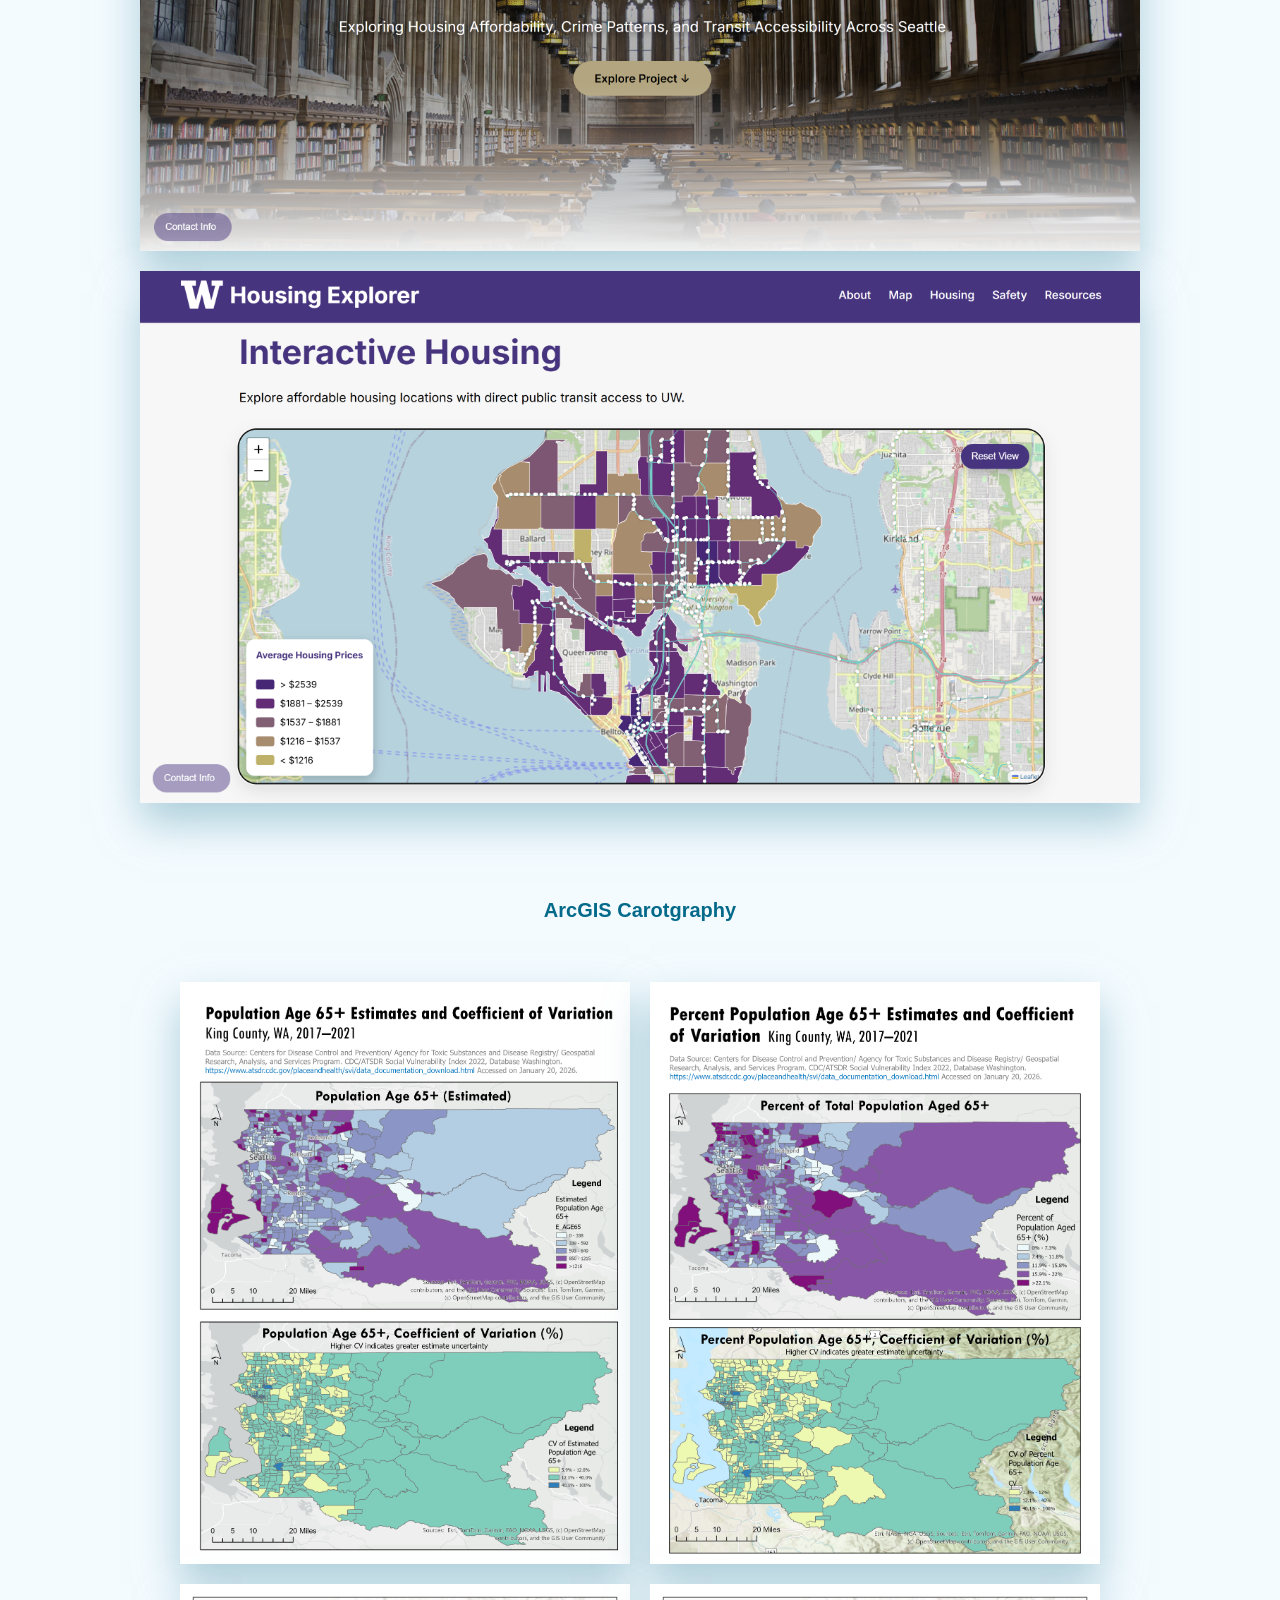
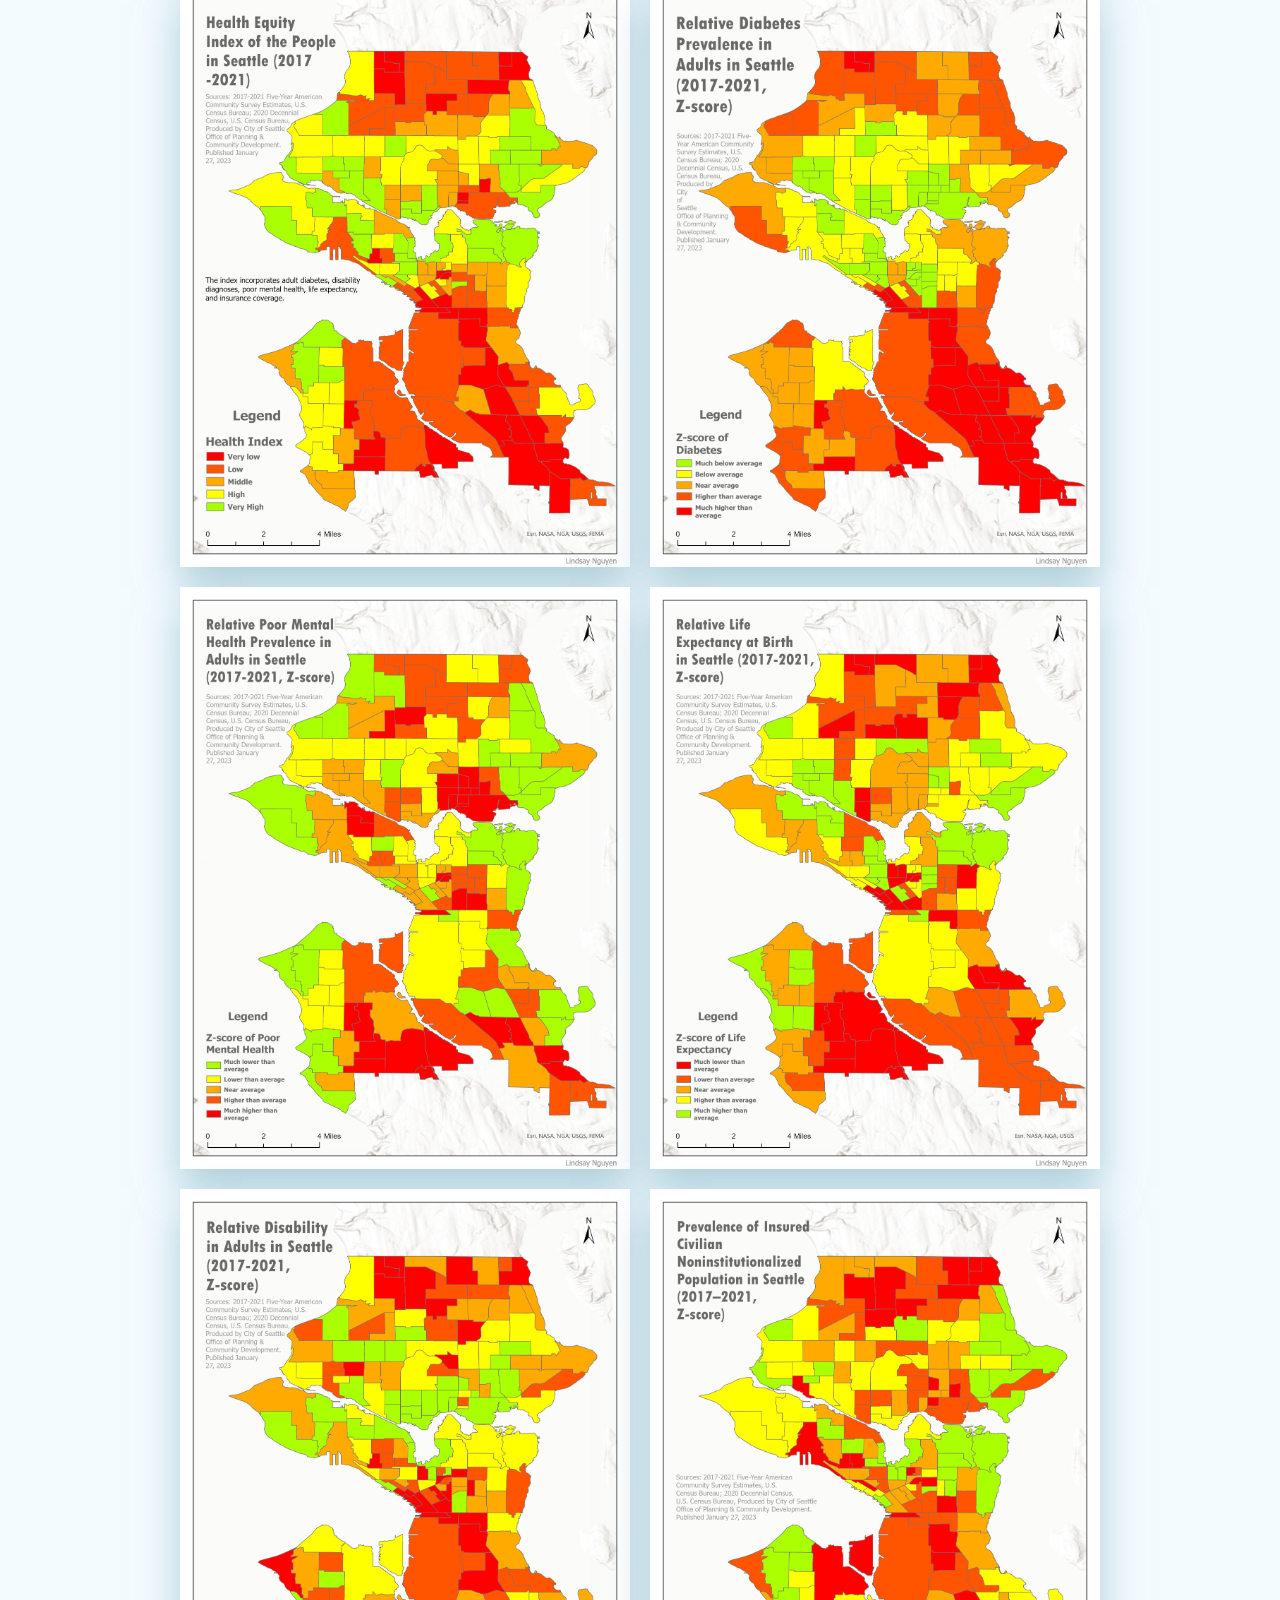
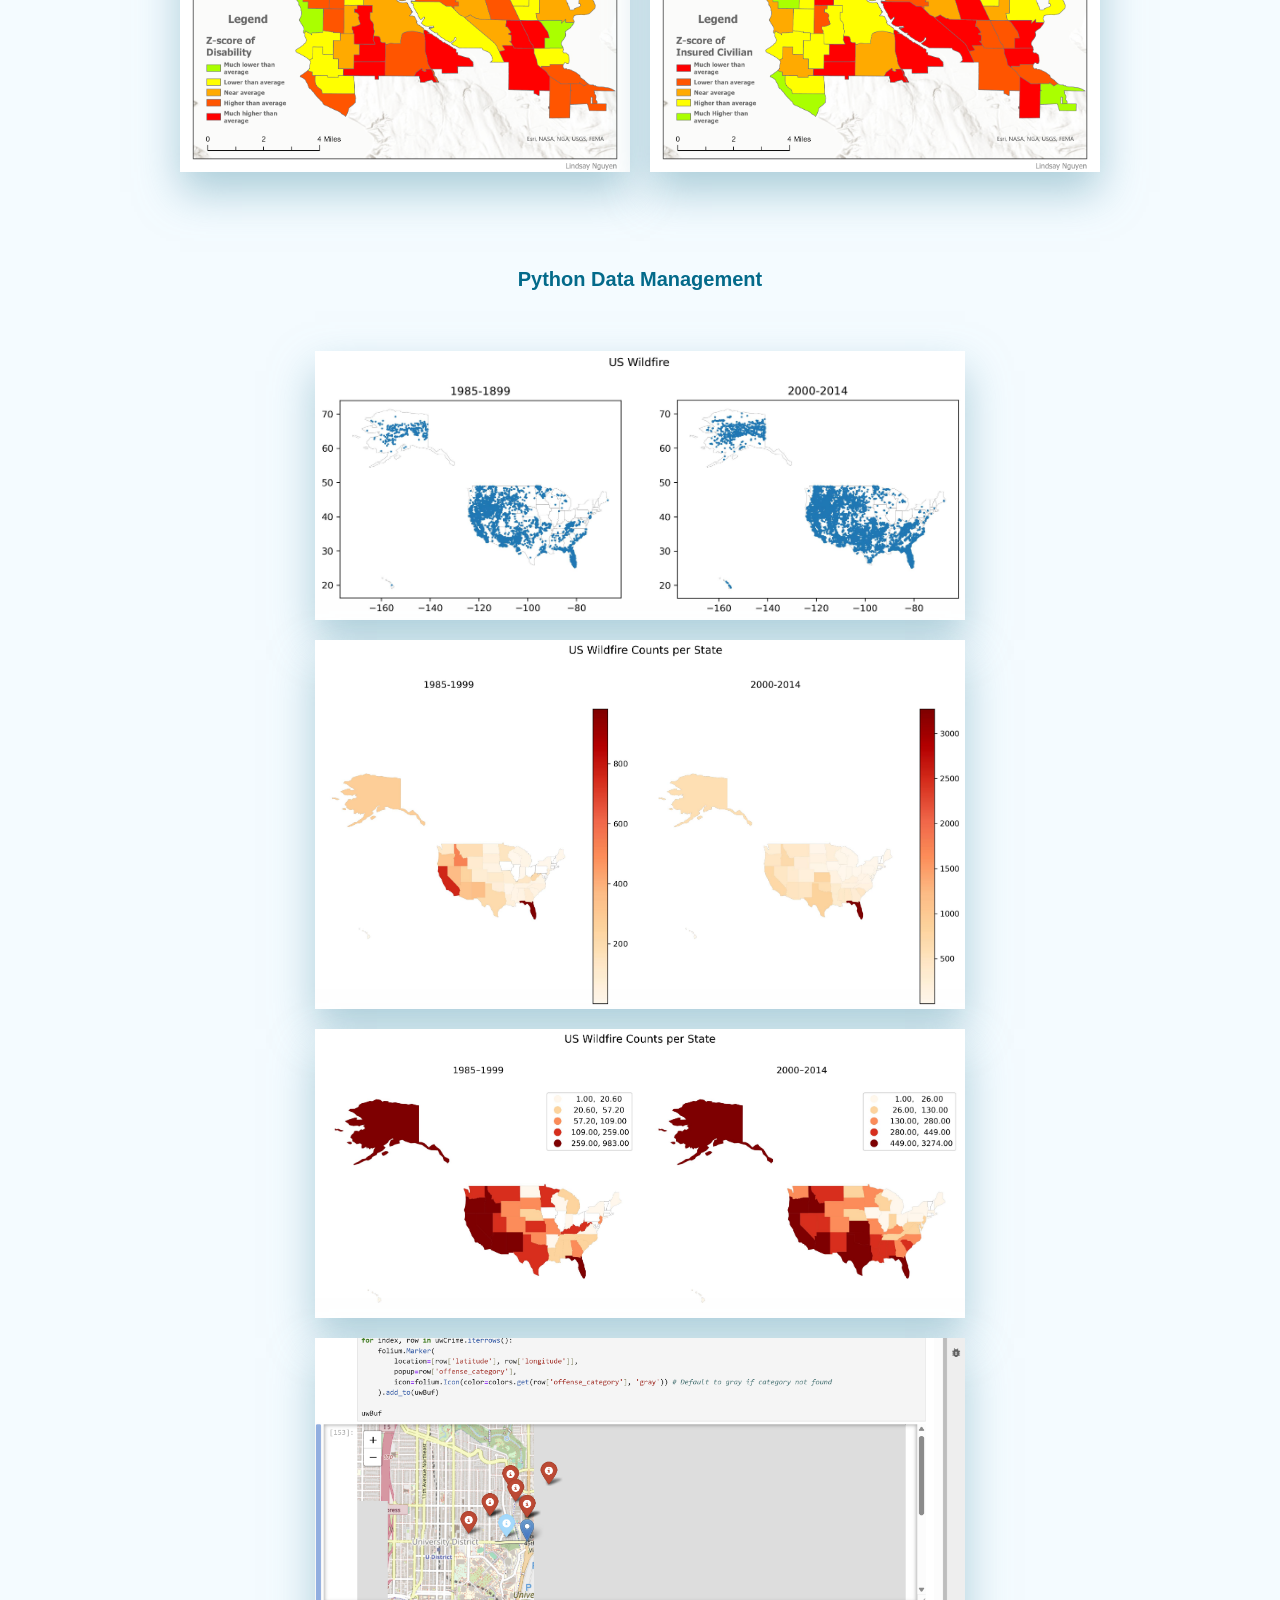
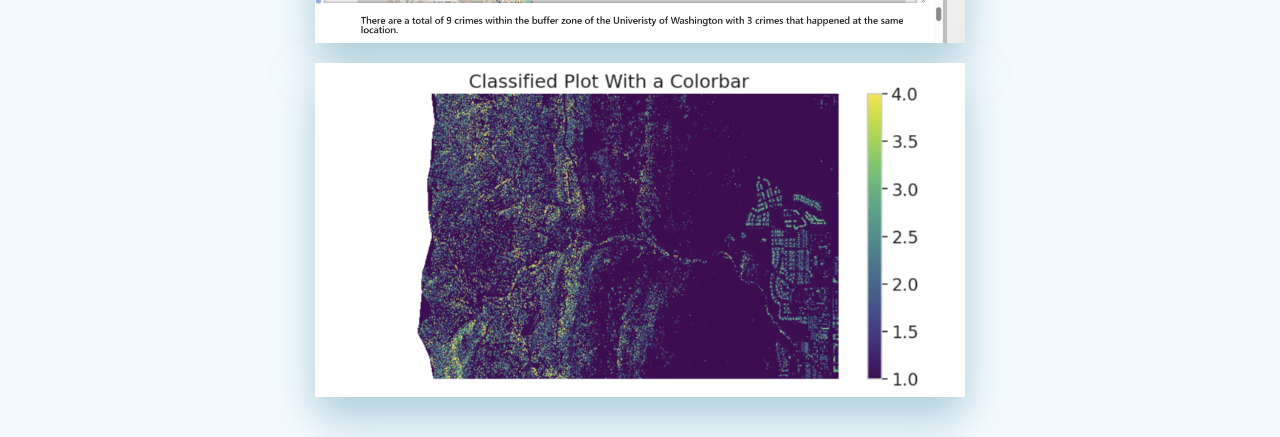
==== commit 9868aac9: "edit" ====
--- a/gallery.html
+++ b/gallery.html
@@ -1,7 +1,4 @@
-<!DOCTYPE html>
-<html>
-<head>
-    <link rel="stylesheet" href="css/style.css">
+<link rel="stylesheet" href="css/style.css">
 </head>
 <body>
 
@@ -11,17 +8,44 @@
     </p>
 
         <nav class="navbar">
+            <a href="#Web" class="button nav-link">Web Geography</a>
             <a href="#arc" class="button nav-link">ArcGIS Cartography</a>
-            <a href="#Web" class="button nav-link">Web Geography</a>
             <a href="#python" class="button nav-link">Python Data Management</a>
             <a href="home.html" target="_blank" class="button">Lindsay Nguyen</a>
+        </nav>
+
+    
+    <section id="Web"> 
+        <br>
+        <br>
+
+        <p style = "font-size: 20px; text-align: center; color:rgb(3, 106, 138)">
+            <b>Web Geography</b>
+         </p>  
+         
+        <div class = "image-gallery">
+            <a href="https://nugaiyen.github.io/458p6-smart-dashboard/" target="_blank">
+                <img src="imgs/458p6.png" alt= "458p6" style = "width:1000px">
+            </a>
             
+            <a href="https://nugaiyen.github.io/458p6-smart-dashboard/" target="_blank">
+                <img src="imgs/458p6zoomed.png" alt= "458p6zoomed"  style = "width:1000px">
+            </a>
+
+            <a href="https://nugaiyen.github.io/Geography-Symposium-2026/test.html" target="_blank">
+                <img src="imgs/symposium1.png" alt= "458p6" style = "width:1000px">
+            </a>
+            <a href="https://nugaiyen.github.io/Geography-Symposium-2026/test.html" target="_blank">
+                <img src="imgs/symposium2.png" alt= "458p6" style = "width:1000px">
+            </a>
+
         
-    
-            </div>
+        </div>
+    </section>
 
-        </nav>
     <section id="arc"> 
+        <br>
+        <br>
         <p style = "font-size: 20px; text-align: center; color:rgb(3, 106, 138)">
             <b>ArcGIS Carotgraphy</b>
          </p> 
@@ -63,26 +87,13 @@
     </section>
    
 
-    <section id="Web"> 
-        <p style = "font-size: 20px; text-align: center; color:rgb(3, 106, 138)">
-            <b>Web Geography</b>
-         </p>  
-         
-        <div class = "image-gallery">
-            <a href="https://nugaiyen.github.io/458p6-smart-dashboard/" target="_blank">
-                <img src="imgs/458p6.png" alt= "458p6" style = "width:1000px">
-            </a>
-            
-            <a href="https://nugaiyen.github.io/458p6-smart-dashboard/" target="_blank">
-                <img src="imgs/458p6zoomed.png" alt= "458p6zoomed"  style = "width:1000px">
-            </a>
-        
-        </div>
-    </section>
    
 
 
     <section id="python">
+        <br>
+        <br>
+
         <p style = "font-size: 20px; text-align: center; color:rgb(3, 106, 138)">
             <b>Python Data Management</b>
          </p> 
@@ -120,7 +131,7 @@
             let current = "";
 
             sections.forEach(section => {
-                const sectionTop = section.offsetTop - 100;
+                const sectionTop = section.offsetTop - 50;
                 if (window.scrollY >= sectionTop) {
                     current = section.getAttribute("id");
                 }
--- a/css/style.css
+++ b/css/style.css
@@ -12,8 +12,25 @@
     justify-content: center;   /* centers horizontally */
     position: sticky;
     top: 0;
-    z-index: 9;
+    z-index: 5;
     
+}
+
+
+
+
+.center-title {
+    position: absolute;
+    left: 50%;
+    transform: translateX(-50%);
+    font-weight: bold;
+}
+
+.nav-right {
+    margin-left: auto;
+    display: flex;
+    color: white;
+    font-family: 'Inter', sans-serif;
 }
 
 .navbar p {
@@ -21,6 +38,30 @@
     color: white;
     font-family: 'Inter', sans-serif;
 }
+
+.homebutton {
+    width: 45px;
+    height: 35px;
+    background-color:  rgb(10, 104, 126);
+    display: flex;  
+    align-items: center; 
+    justify-content: center;  
+    color: white;
+    font-family: 'Inter', sans-serif;
+}
+
+.homebutton p {
+    font-size:20px;
+}
+
+.homebutton:hover {
+    background-color: #92f3f8;
+}
+
+.homebutton:hover p {
+    color: rgb(53, 137, 156); 
+}
+
 
 .button {
     padding: 8px 20px;
@@ -34,12 +75,16 @@
     font-family: 'Inter', sans-serif; 
 }
 
+
+
+
 .button:hover {
     background-color: #92f3f8;
     cursor: pointer;
     
 }
 
+
 .button:hover p {
     color: rgb(53, 137, 156); 
     cursor: pointer;
@@ -50,11 +95,11 @@
 }
 
 
-
-
-
-
-
+h1 {
+    margin-top: 30px;
+    margin-left: 70px;
+    font-size: 40px;
+}
 
 .text {
     flex: 1;               
